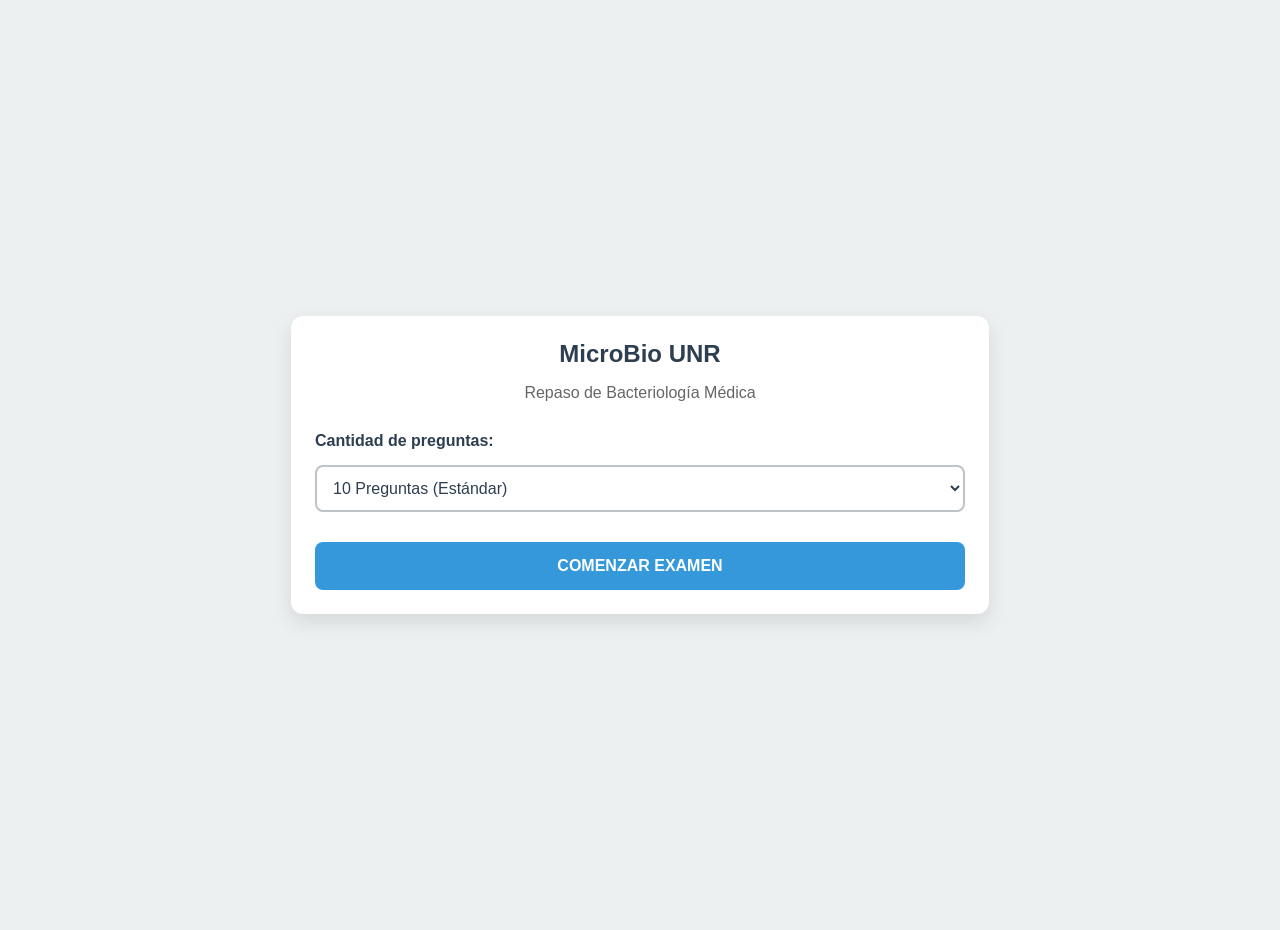
==== index.html @ 5772711b "Rename ai_studio_code (4).html to index.html" ====
<!DOCTYPE html>
<html lang="es">
<head>
    <meta charset="UTF-8">
    <meta name="viewport" content="width=device-width, initial-scale=1.0">
    <title>MicroBio UNR - Trainer AI</title>
    <style>
        :root {
            --primary-color: #2c3e50;
            --accent-color: #3498db;
            --clinical-color: #e67e22;
            --bg-color: #ecf0f1;
            --text-color: #2c3e50;
            --correct-color: #27ae60;
            --wrong-color: #c0392b;
            --ai-color: #8e44ad; /* Color violeta para IA */
            --card-bg: #ffffff;
        }

        body {
            font-family: 'Segoe UI', 'Roboto', Helvetica, Arial, sans-serif;
            background-color: var(--bg-color);
            color: var(--text-color);
            display: flex;
            flex-direction: column;
            align-items: center;
            justify-content: center;
            min-height: 100vh;
            margin: 0;
            padding: 15px;
        }

        .container {
            background: var(--card-bg);
            padding: 1.5rem;
            border-radius: 12px;
            box-shadow: 0 8px 20px rgba(0,0,0,0.1);
            max-width: 650px;
            width: 100%;
            text-align: center;
            position: relative;
        }

        /* --- Header --- */
        .header-bar {
            display: flex;
            justify-content: space-between;
            align-items: center;
            border-bottom: 2px solid #f0f0f0;
            padding-bottom: 15px;
            margin-bottom: 20px;
        }

        h1 { font-size: 1.5rem; color: var(--primary-color); margin: 0; }
        
        .score-badge { 
            background: var(--primary-color); 
            color: white; 
            padding: 5px 12px; 
            border-radius: 15px; 
            font-size: 0.9rem; 
            font-weight: bold;
        }

        /* --- Configuración --- */
        .config-box {
            display: flex;
            flex-direction: column;
            gap: 15px;
            margin: 20px 0;
        }

        select {
            padding: 12px;
            font-size: 1rem;
            border: 2px solid #bdc3c7;
            border-radius: 8px;
            background-color: white;
            color: var(--text-color);
            width: 100%;
            cursor: pointer;
        }

        /* --- Quiz UI --- */
        .badge-type {
            display: inline-block;
            padding: 5px 12px;
            border-radius: 20px;
            font-size: 0.8rem;
            font-weight: bold;
            text-transform: uppercase;
            letter-spacing: 1px;
            margin-bottom: 10px;
        }

        .type-theory { background: var(--accent-color); color: white; }
        .type-clinical { background: var(--clinical-color); color: white; }

        .question-content { margin: 20px 0; }

        .main-text {
            font-size: 1.3rem;
            font-weight: 600;
            margin-bottom: 10px;
            color: #2c3e50;
        }

        .sub-text {
            font-size: 1.1rem;
            font-style: italic;
            color: #555;
            min-height: 1.5em;
        }

        /* --- Botones de Opción --- */
        .options-grid {
            display: grid;
            grid-template-columns: 1fr;
            gap: 12px;
            margin-top: 20px;
        }

        @media (min-width: 500px) { .options-grid { grid-template-columns: 1fr 1fr; } }

        button.option-btn {
            padding: 15px;
            font-size: 1rem;
            border: 2px solid #bdc3c7;
            border-radius: 8px;
            background: white;
            cursor: pointer;
            color: #34495e;
            transition: all 0.2s;
            font-weight: 600;
            display: flex;
            align-items: center;
            justify-content: center;
            width: 100%;
        }

        button.option-btn:hover:not([disabled]) {
            background-color: #e8f6fd;
            border-color: var(--accent-color);
            transform: translateY(-2px);
        }

        button.correct { background-color: var(--correct-color) !important; color: white !important; border-color: var(--correct-color) !important; }
        button.wrong { background-color: var(--wrong-color) !important; color: white !important; border-color: var(--wrong-color) !important; opacity: 0.8; }

        /* --- Botones de Acción (Inicio, Siguiente, IA) --- */
        .action-btn {
            background-color: var(--accent-color);
            color: white;
            border: none;
            padding: 15px;
            font-size: 1rem;
            border-radius: 8px;
            width: 100%;
            margin-top: 10px;
            cursor: pointer;
            font-weight: bold;
        }
        
        .action-btn:hover { background-color: #2980b9; }

        /* Botón de IA específico */
        .ai-btn {
            background: linear-gradient(45deg, #8e44ad, #9b59b6);
            color: white;
            margin-top: 10px;
            display: none; /* Oculto por defecto */
            border: none;
            cursor: pointer;
            padding: 12px;
            border-radius: 8px;
            font-weight: bold;
            width: 100%;
            transition: transform 0.2s;
        }

        .ai-btn:hover {
            transform: scale(1.02);
            box-shadow: 0 4px 15px rgba(142, 68, 173, 0.4);
        }

        /* --- Feedback y Errores --- */
        .feedback-area {
            margin-top: 15px;
            padding: 10px;
            border-radius: 8px;
            background: #f8f9fa;
            display: none;
        }
        
        .feedback-visible { display: block; animation: fadeIn 0.3s; }

        .mistakes-container {
            margin-top: 20px;
            text-align: left;
            background-color: #fff5f5;
            border: 1px solid #ffcccc;
            border-radius: 8px;
            padding: 15px;
        }

        .mistakes-list {
            padding-left: 25px;
            margin: 10px 0 0 0;
            color: #c0392b;
        }
        
        .mistakes-list li { margin-bottom: 8px; }

        .hide { display: none; }
        @keyframes fadeIn { from { opacity: 0; } to { opacity: 1; } }

    </style>
</head>
<body>

    <!-- PANTALLA DE INICIO -->
    <div class="container" id="start-screen">
        <h1>MicroBio UNR</h1>
        <p style="color: #666; margin-bottom: 30px;">Repaso de Bacteriología Médica</p>
        
        <div class="config-box">
            <label for="q-count-select" style="font-weight: bold; text-align: left;">Cantidad de preguntas:</label>
            <select id="q-count-select">
                <option value="5">5 Preguntas (Rápido)</option>
                <option value="10" selected>10 Preguntas (Estándar)</option>
                <option value="15">15 Preguntas</option>
                <option value="20">20 Preguntas</option>
                <option value="999">Todas las posibles</option>
            </select>
        </div>

        <button class="action-btn" onclick="initGame()">COMENZAR EXAMEN</button>
    </div>

    <!-- PANTALLA DE JUEGO -->
    <div class="container hide" id="game-container">
        <div class="header-bar">
            <h1>MicroBio UNR</h1>
            <div class="score-badge">
                <span id="question-counter">1/10</span> | <span id="score-display">Pts: 0</span>
            </div>
        </div>

        <!-- Área de la pregunta -->
        <div id="quiz-area">
            <span id="question-badge" class="badge-type type-theory">Teoría</span>
            
            <div class="question-content">
                <div id="primary-display" class="main-text">S. aureus</div>
                <div id="secondary-display" class="sub-text">¿Es catalasa positivo?</div>
            </div>
            
            <div class="options-grid" id="options-container">
                <!-- Botones JS -->
            </div>
        </div>

        <div id="feedback-area" class="feedback-area">
            <strong id="feedback-title"></strong>
            <p id="feedback-detail" style="margin: 5px 0 0 0; font-size: 0.95rem;"></p>
            
            <!-- BOTÓN DE INTELIGENCIA ARTIFICIAL -->
            <button id="ai-btn" class="ai-btn" onclick="askAI()">✨ Explicar con IA</button>
        </div>
        
        <button id="next-btn" class="action-btn" style="display: none;" onclick="nextQuestion()">Siguiente →</button>
    </div>

    <!-- PANTALLA FINAL -->
    <div class="container hide" id="end-screen">
        <h1 style="margin-bottom: 10px;">Resultados</h1>
        <div style="font-size: 3rem; font-weight: bold; color: var(--accent-color);" id="final-score">0%</div>
        <p id="final-message" style="font-size: 1.1rem; font-weight: bold;"></p>

        <div id="mistakes-container" class="mistakes-container hide">
            <h3 style="margin: 0; color: #c0392b; font-size: 1rem;">Temas a repasar:</h3>
            <ul id="mistakes-list" class="mistakes-list"></ul>
        </div>

        <button class="action-btn" onclick="showStartScreen()">Volver al Inicio</button>
    </div>

    <script>
        /* --- BASE DE DATOS --- */
        const microbios = [
            { nombre: "Staphylococcus aureus", gram: "Gram Positivo", catalasa: "Positivo", coagulasa: "Positivo", caso: "Paciente con forúnculo cutáneo y absceso. Muestra purulenta muestra cocos en racimos." },
            { nombre: "Staphylococcus epidermidis", gram: "Gram Positivo", coagulasa: "Negativo", caso: "Infección de catéter. Hemocultivo positivo para cocos en racimos, coagulasa negativo." },
            { nombre: "Staphylococcus saprophyticus", gram: "Gram Positivo", caso: "Mujer joven con disuria. Urocultivo: Cocos G+ resistentes a Novobiocina." },
            { nombre: "Streptococcus pyogenes", gram: "Gram Positivo", hemolisis: "Beta hemolítico", prueba: "Sensible a Bacitracina", caso: "Faringitis purulenta. Exudado con cocos en cadenas beta-hemolíticos." },
            { nombre: "Streptococcus pneumoniae", gram: "Gram Positivo", forma: "Diplococo lanceolado", capsula: "Positivo (Quellung +)", caso: "Neumonía y rigidez de nuca. LCR con diplococos Gram positivos lanceolados." },
            { nombre: "Neisseria meningitidis", gram: "Gram Negativo", forma: "Diplococo (grano café)", metabolismo: "Fermenta Maltosa y Glucosa", caso: "Petequias, fiebre brusca y cefalea intensa." },
            { nombre: "Neisseria gonorrhoeae", gram: "Gram Negativo", forma: "Diplococo intracelular", caso: "Secreción uretral purulenta. Gram: diplococos G- dentro de neutrófilos." },
            { nombre: "Escherichia coli", gram: "Gram Negativo", fermentacion: "Lactosa Positivo", prueba: "Indol Positivo", caso: "Infección urinaria. Bacilo G- fermentador de lactosa (rosa en MacConkey)." },
            { nombre: "Pseudomonas aeruginosa", gram: "Gram Negativo", oxidasa: "Positivo", olor: "Frutas/Uvas", caso: "Paciente quemado, herida con pus verdoso y olor dulzón." },
            { nombre: "Treponema pallidum", tincion: "Campo Oscuro", lesion: "Chancro duro", caso: "Úlcera genital indolora. Espiroqueta visible solo en campo oscuro." },
            { nombre: "Mycobacterium tuberculosis", tincion: "Ziehl-Neelsen (BAAR)", cultivo: "Lowenstein-Jensen", caso: "Tos crónica, pérdida de peso, sudoración. Rx con cavitación apical." },
            { nombre: "Clostridium tetani", gram: "Gram Positivo", forma: "Bacilo en palillo de tambor", caso: "Herida punzante, trismo y risa sardónica." },
            { nombre: "Vibrio cholerae", gram: "Gram Negativo", forma: "Bacilo curvo (coma)", caso: "Diarrea 'agua de arroz' tras comer mariscos." },
            { nombre: "Haemophilus influenzae", gram: "Gram Negativo", cultivo: "Agar Chocolate (X y V)", caso: "Epiglotitis en niño no vacunado." },
            { nombre: "Brucella spp.", gram: "Gram Negativo", cultivo: "Hemocultivo (lento)", caso: "Fiebre ondulante, trabajador rural en contacto con ganado." },
            { nombre: "Klebsiella pneumoniae", gram: "Gram Negativo", fermentacion: "Lactosa Positivo", motilidad: "Inmóvil", caso: "Neumonía en alcohólico, esputo jalea de grosella." },
            { nombre: "Proteus mirabilis", gram: "Gram Negativo", prueba: "Ureasa Positivo", caracteristica: "Swarming", caso: "Infección urinaria asociada a cálculos de estruvita." }
        ];

        /* --- VARIABLES GLOBALES --- */
        let currentQIndex = 0;
        let score = 0;
        let questionsQueue = [];
        let mistakes = []; 
        let maxQuestions = 10;

        /* --- ELEMENTOS DOM --- */
        const ui = {
            startScreen: document.getElementById('start-screen'),
            gameContainer: document.getElementById('game-container'),
            endScreen: document.getElementById('end-screen'),
            selectCount: document.getElementById('q-count-select'),
            badge: document.getElementById('question-badge'),
            primary: document.getElementById('primary-display'),
            secondary: document.getElementById('secondary-display'),
            options: document.getElementById('options-container'),
            feedbackArea: document.getElementById('feedback-area'),
            feedbackTitle: document.getElementById('feedback-title'),
            feedbackDetail: document.getElementById('feedback-detail'),
            nextBtn: document.getElementById('next-btn'),
            aiBtn: document.getElementById('ai-btn'), // Nuevo botón IA
            counter: document.getElementById('question-counter'),
            score: document.getElementById('score-display'),
            finalScore: document.getElementById('final-score'),
            finalMsg: document.getElementById('final-message'),
            mistakesContainer: document.getElementById('mistakes-container'),
            mistakesList: document.getElementById('mistakes-list')
        };

        /* --- FLUJO DEL JUEGO --- */

        function showStartScreen() {
            ui.gameContainer.classList.add('hide');
            ui.endScreen.classList.add('hide');
            ui.startScreen.classList.remove('hide');
        }

        function initGame() {
            const val = ui.selectCount.value;
            maxQuestions = parseInt(val);
            ui.startScreen.classList.add('hide');
            ui.gameContainer.classList.remove('hide');
            startGameLogic();
        }

        function startGameLogic() {
            score = 0;
            currentQIndex = 0;
            mistakes = [];
            ui.score.innerText = "Pts: 0";
            generateQuestionQueue();
            loadQuestion();
        }

        function generateQuestionQueue() {
            questionsQueue = [];
            let limit = (maxQuestions === 999) ? 30 : maxQuestions;

            for (let i = 0; i < limit; i++) {
                const randomMicrobe = microbios[Math.floor(Math.random() * microbios.length)];
                const isClinical = Math.random() > 0.5 && randomMicrobe.caso;
                
                if (isClinical) {
                    questionsQueue.push({
                        type: 'clinical',
                        microbe: randomMicrobe,
                        text: randomMicrobe.caso,
                        correctAnswer: randomMicrobe.nombre
                    });
                } else {
                    const keys = Object.keys(randomMicrobe).filter(k => k !== 'nombre' && k !== 'caso');
                    const randomKey = keys[Math.floor(Math.random() * keys.length)];
                    questionsQueue.push({
                        type: 'theory',
                        microbe: randomMicrobe,
                        key: randomKey,
                        correctAnswer: randomMicrobe[randomKey]
                    });
                }
            }
            maxQuestions = questionsQueue.length;
        }

        function loadQuestion() {
            if (currentQIndex >= maxQuestions) {
                endGame();
                return;
            }

            const q = questionsQueue[currentQIndex];
            ui.counter.innerText = `${currentQIndex + 1}/${maxQuestions}`;
            ui.feedbackArea.classList.remove('feedback-visible');
            ui.feedbackArea.style.display = 'none';
            ui.nextBtn.style.display = "none";
            ui.aiBtn.style.display = "none"; // Ocultar botón IA al cargar
            ui.options.innerHTML = "";

            if (q.type === 'clinical') {
                ui.badge.className = "badge-type type-clinical";
                ui.badge.innerText = "Caso Clínico";
                ui.primary.innerText = "Diagnóstico Presuntivo";
                ui.primary.style.fontSize = "1.1rem";
                ui.secondary.innerText = q.text;
                renderOptions(getMicrobeNamesDistractors(q.correctAnswer), q.correctAnswer);
            } else {
                ui.badge.className = "badge-type type-theory";
                ui.badge.innerText = "Teoría";
                ui.primary.innerText = q.microbe.nombre;
                ui.primary.style.fontSize = "1.3rem";
                ui.secondary.innerText = formatQuestionText(q.key);
                renderOptions(getPropertyDistractors(q.key, q.correctAnswer), q.correctAnswer);
            }
        }

        function renderOptions(optionsList, correct) {
            const shuffled = [...optionsList, correct].sort(() => Math.random() - 0.5);
            shuffled.forEach(opt => {
                const btn = document.createElement('button');
                btn.innerText = opt;
                btn.className = 'option-btn';
                btn.onclick = () => checkAnswer(btn, opt, correct);
                ui.options.appendChild(btn);
            });
        }

        function checkAnswer(btn, selected, correct) {
            const btns = ui.options.querySelectorAll('button.option-btn');
            btns.forEach(b => b.disabled = true);
            const q = questionsQueue[currentQIndex];

            ui.feedbackArea.style.display = 'block';
            ui.feedbackArea.classList.add('feedback-visible');

            if (selected === correct) {
                btn.classList.add('correct');
                ui.feedbackTitle.innerText = "¡Correcto!";
                ui.feedbackTitle.style.color = "var(--correct-color)";
                ui.feedbackDetail.innerText = "";
                score++;
                ui.score.innerText = `Pts: ${score}`;
            } else {
                btn.classList.add('wrong');
                ui.feedbackTitle.innerText = "Incorrecto";
                ui.feedbackTitle.style.color = "var(--wrong-color)";
                ui.feedbackDetail.innerText = `Respuesta: ${correct}`;
                
                btns.forEach(b => {
                    if (b.innerText === correct) b.classList.add('correct');
                });
                
                mistakes.push(`${q.microbe.nombre} (${q.type === 'clinical' ? 'Caso' : q.key})`);
            }
            ui.nextBtn.style.display = "block";
            ui.aiBtn.style.display = "block"; // Mostrar botón IA
        }

        /* --- LÓGICA DE INTELIGENCIA ARTIFICIAL (Gratuita) --- */
        function askAI() {
            const q = questionsQueue[currentQIndex];
            
            let promptText = "";
            
            if (q.type === 'clinical') {
                promptText = `Soy estudiante de medicina. Tengo este caso clínico de microbiología: "${q.text}". La respuesta correcta es "${q.correctAnswer}". Por favor explícame la fisiopatología, por qué es ese microorganismo y descarta las otras posibilidades comunes. Sé breve y didáctico.`;
            } else {
                promptText = `Soy estudiante de medicina. Estoy estudiando microbiología sobre "${q.microbe.nombre}". La pregunta es sobre "${q.key}" y la respuesta correcta es "${q.correctAnswer}". Explícame por qué tiene esa característica y su importancia clínica.`;
            }

            // Codificar para URL
            const encodedPrompt = encodeURIComponent(promptText);
            
            // Usar ChatGPT (funciona directo si el usuario está logueado o en modo invitado)
            const url = `https://chatgpt.com/?q=${encodedPrompt}`;
            
            // Alternativa: Si prefieres Perplexity (mejor para datos puros), descomenta abajo:
            // const url = `https://www.perplexity.ai/?q=${encodedPrompt}`;

            window.open(url, '_blank');
        }

        function nextQuestion() {
            currentQIndex++;
            loadQuestion();
        }

        /* --- HELPERS --- */
        function formatQuestionText(key) {
            const map = { gram: "¿Reacción al Gram?", catalasa: "¿Catalasa?", coagulasa: "¿Coagulasa?", oxidasa: "¿Oxidasa?", hemolisis: "¿Hemólisis?", fermentacion: "¿Fermentación?", cultivo: "¿Medio de cultivo?", tincion: "¿Tinción?", motilidad: "¿Movilidad?", espora: "¿Espora?", capsula: "¿Cápsula?", prueba: "¿Prueba Bioquímica?", metabolismo: "¿Metabolismo?" };
            return map[key] || `¿${key.charAt(0).toUpperCase() + key.slice(1)}?`;
        }

        function getMicrobeNamesDistractors(correct) {
            const all = microbios.map(m => m.nombre).filter(n => n !== correct);
            return [...new Set(all)].sort(() => 0.5 - Math.random()).slice(0, 3);
        }

        function getPropertyDistractors(key, correct) {
            let pool = [];
            if(key === 'gram') pool = ["Gram Positivo", "Gram Negativo", "Gram Variable"];
            else if(['catalasa','coagulasa','oxidasa','motilidad','capsula'].includes(key)) pool = ["Positivo", "Negativo"];
            else {
                pool = microbios.map(m => m[key]).filter(v => v && v !== correct);
                if(pool.length < 3) pool.push("No aplica", "Variable");
            }
            return [...new Set(pool)].sort(() => 0.5 - Math.random()).slice(0, 3);
        }

        function endGame() {
            ui.gameContainer.classList.add('hide');
            ui.endScreen.classList.remove('hide');
            
            const percentage = Math.round((score / maxQuestions) * 100);
            ui.finalScore.innerText = `${percentage}%`;
            
            if(percentage >= 60) ui.finalMsg.innerText = "¡Aprobado!"; 
            else ui.finalMsg.innerText = "Sigue practicando.";

            if (mistakes.length > 0) {
                ui.mistakesContainer.classList.remove('hide');
                ui.mistakesList.innerHTML = "";
                mistakes.forEach(m => {
                    const li = document.createElement('li');
                    li.innerText = m;
                    ui.mistakesList.appendChild(li);
                });
            } else {
                ui.mistakesContainer.classList.add('hide');
                ui.finalMsg.innerText = "¡Excelente! Sin errores.";
            }
        }
    </script>
</body>
</html>
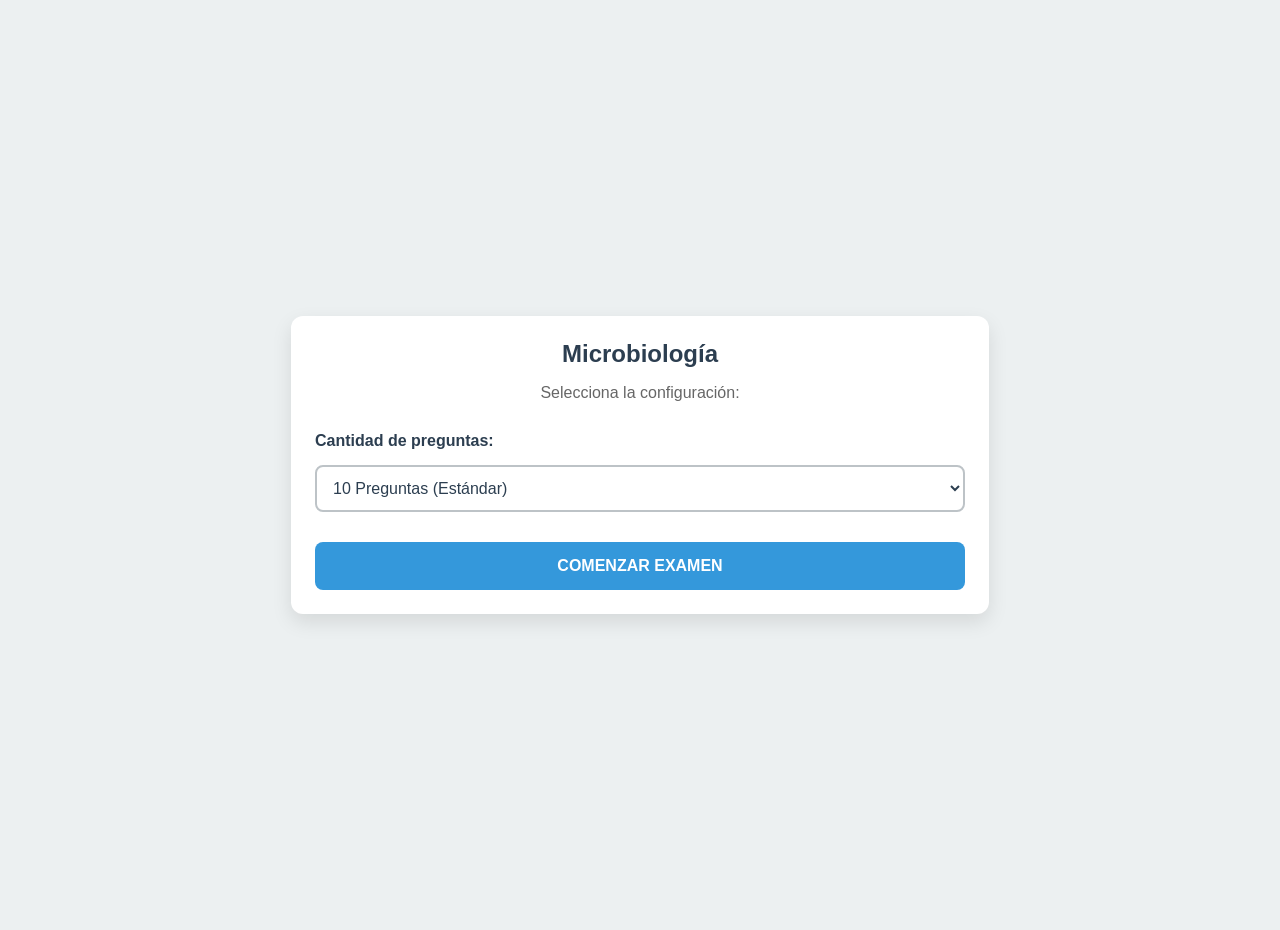
==== commit c8579093: "Revise title and improve microbiology quiz structure Updated the title and various text elements to " ====
--- a/index.html
+++ b/index.html
@@ -3,7 +3,7 @@
 <head>
     <meta charset="UTF-8">
     <meta name="viewport" content="width=device-width, initial-scale=1.0">
-    <title>MicroBio UNR - Trainer AI</title>
+    <title>Microbiología Quiz</title>
     <style>
         :root {
             --primary-color: #2c3e50;
@@ -13,7 +13,7 @@
             --text-color: #2c3e50;
             --correct-color: #27ae60;
             --wrong-color: #c0392b;
-            --ai-color: #8e44ad; /* Color violeta para IA */
+            --ai-color: #8e44ad;
             --card-bg: #ffffff;
         }
 
@@ -147,7 +147,7 @@
         button.correct { background-color: var(--correct-color) !important; color: white !important; border-color: var(--correct-color) !important; }
         button.wrong { background-color: var(--wrong-color) !important; color: white !important; border-color: var(--wrong-color) !important; opacity: 0.8; }
 
-        /* --- Botones de Acción (Inicio, Siguiente, IA) --- */
+        /* --- Botones de Acción --- */
         .action-btn {
             background-color: var(--accent-color);
             color: white;
@@ -163,12 +163,11 @@
         
         .action-btn:hover { background-color: #2980b9; }
 
-        /* Botón de IA específico */
         .ai-btn {
             background: linear-gradient(45deg, #8e44ad, #9b59b6);
             color: white;
             margin-top: 10px;
-            display: none; /* Oculto por defecto */
+            display: none;
             border: none;
             cursor: pointer;
             padding: 12px;
@@ -220,8 +219,8 @@
 
     <!-- PANTALLA DE INICIO -->
     <div class="container" id="start-screen">
-        <h1>MicroBio UNR</h1>
-        <p style="color: #666; margin-bottom: 30px;">Repaso de Bacteriología Médica</p>
+        <h1>Microbiología</h1>
+        <p style="color: #666; margin-bottom: 30px;">Selecciona la configuración:</p>
         
         <div class="config-box">
             <label for="q-count-select" style="font-weight: bold; text-align: left;">Cantidad de preguntas:</label>
@@ -240,7 +239,7 @@
     <!-- PANTALLA DE JUEGO -->
     <div class="container hide" id="game-container">
         <div class="header-bar">
-            <h1>MicroBio UNR</h1>
+            <h1>Microbiología</h1>
             <div class="score-badge">
                 <span id="question-counter">1/10</span> | <span id="score-display">Pts: 0</span>
             </div>
@@ -263,8 +262,6 @@
         <div id="feedback-area" class="feedback-area">
             <strong id="feedback-title"></strong>
             <p id="feedback-detail" style="margin: 5px 0 0 0; font-size: 0.95rem;"></p>
-            
-            <!-- BOTÓN DE INTELIGENCIA ARTIFICIAL -->
             <button id="ai-btn" class="ai-btn" onclick="askAI()">✨ Explicar con IA</button>
         </div>
         
@@ -286,25 +283,161 @@
     </div>
 
     <script>
-        /* --- BASE DE DATOS --- */
+        /* --- BASE DE DATOS EXTENDIDA (3 CASOS POR MICROBIO) --- */
         const microbios = [
-            { nombre: "Staphylococcus aureus", gram: "Gram Positivo", catalasa: "Positivo", coagulasa: "Positivo", caso: "Paciente con forúnculo cutáneo y absceso. Muestra purulenta muestra cocos en racimos." },
-            { nombre: "Staphylococcus epidermidis", gram: "Gram Positivo", coagulasa: "Negativo", caso: "Infección de catéter. Hemocultivo positivo para cocos en racimos, coagulasa negativo." },
-            { nombre: "Staphylococcus saprophyticus", gram: "Gram Positivo", caso: "Mujer joven con disuria. Urocultivo: Cocos G+ resistentes a Novobiocina." },
-            { nombre: "Streptococcus pyogenes", gram: "Gram Positivo", hemolisis: "Beta hemolítico", prueba: "Sensible a Bacitracina", caso: "Faringitis purulenta. Exudado con cocos en cadenas beta-hemolíticos." },
-            { nombre: "Streptococcus pneumoniae", gram: "Gram Positivo", forma: "Diplococo lanceolado", capsula: "Positivo (Quellung +)", caso: "Neumonía y rigidez de nuca. LCR con diplococos Gram positivos lanceolados." },
-            { nombre: "Neisseria meningitidis", gram: "Gram Negativo", forma: "Diplococo (grano café)", metabolismo: "Fermenta Maltosa y Glucosa", caso: "Petequias, fiebre brusca y cefalea intensa." },
-            { nombre: "Neisseria gonorrhoeae", gram: "Gram Negativo", forma: "Diplococo intracelular", caso: "Secreción uretral purulenta. Gram: diplococos G- dentro de neutrófilos." },
-            { nombre: "Escherichia coli", gram: "Gram Negativo", fermentacion: "Lactosa Positivo", prueba: "Indol Positivo", caso: "Infección urinaria. Bacilo G- fermentador de lactosa (rosa en MacConkey)." },
-            { nombre: "Pseudomonas aeruginosa", gram: "Gram Negativo", oxidasa: "Positivo", olor: "Frutas/Uvas", caso: "Paciente quemado, herida con pus verdoso y olor dulzón." },
-            { nombre: "Treponema pallidum", tincion: "Campo Oscuro", lesion: "Chancro duro", caso: "Úlcera genital indolora. Espiroqueta visible solo en campo oscuro." },
-            { nombre: "Mycobacterium tuberculosis", tincion: "Ziehl-Neelsen (BAAR)", cultivo: "Lowenstein-Jensen", caso: "Tos crónica, pérdida de peso, sudoración. Rx con cavitación apical." },
-            { nombre: "Clostridium tetani", gram: "Gram Positivo", forma: "Bacilo en palillo de tambor", caso: "Herida punzante, trismo y risa sardónica." },
-            { nombre: "Vibrio cholerae", gram: "Gram Negativo", forma: "Bacilo curvo (coma)", caso: "Diarrea 'agua de arroz' tras comer mariscos." },
-            { nombre: "Haemophilus influenzae", gram: "Gram Negativo", cultivo: "Agar Chocolate (X y V)", caso: "Epiglotitis en niño no vacunado." },
-            { nombre: "Brucella spp.", gram: "Gram Negativo", cultivo: "Hemocultivo (lento)", caso: "Fiebre ondulante, trabajador rural en contacto con ganado." },
-            { nombre: "Klebsiella pneumoniae", gram: "Gram Negativo", fermentacion: "Lactosa Positivo", motilidad: "Inmóvil", caso: "Neumonía en alcohólico, esputo jalea de grosella." },
-            { nombre: "Proteus mirabilis", gram: "Gram Negativo", prueba: "Ureasa Positivo", caracteristica: "Swarming", caso: "Infección urinaria asociada a cálculos de estruvita." }
+            { 
+                nombre: "Staphylococcus aureus", 
+                gram: "Gram Positivo", catalasa: "Positivo", coagulasa: "Positivo",
+                casos: [
+                    "Paciente con forúnculo cutáneo y absceso doloroso. La muestra purulenta muestra cocos en racimos.",
+                    "Usuario de drogas intravenosas con fiebre alta y soplo cardíaco nuevo (Endocarditis tricuspídea). Hemocultivos positivos.",
+                    "Neonato con 'piel escaldada', ampollas generalizadas y signo de Nikolsky positivo."
+                ]
+            },
+            { 
+                nombre: "Staphylococcus epidermidis", 
+                gram: "Gram Positivo", coagulasa: "Negativo",
+                casos: [
+                    "Paciente con infección de catéter venoso central. Hemocultivo positivo para cocos en racimos coagulasa negativo.",
+                    "Paciente con prótesis valvular cardíaca que presenta fiebre baja persistente meses después de la cirugía.",
+                    "Infección de shunt ventriculoperitoneal en niño con hidrocefalia."
+                ]
+            },
+            { 
+                nombre: "Staphylococcus saprophyticus", 
+                gram: "Gram Positivo", coagulasa: "Negativo",
+                casos: [
+                    "Mujer joven sexualmente activa con disuria y polaquiuria. Urocultivo: Cocos G+ resistentes a Novobiocina.",
+                    "Síndrome miccional en mujer de 22 años (" + "cistitis de la luna de miel" + "). Sedimento urinario con cocos G+.",
+                    "Infección urinaria baja en mujer sana. El agente es coagulasa negativo y resistente a Novobiocina."
+                ]
+            },
+            { 
+                nombre: "Streptococcus pyogenes", 
+                gram: "Gram Positivo", hemolisis: "Beta hemolítico", prueba: "Sensible a Bacitracina",
+                casos: [
+                    "Niño de 7 años con fiebre, odinofagia intensa y exudado faríngeo purulento. Cocos en cadenas.",
+                    "Paciente con impétigo costroso color miel alrededor de la boca. Cultivo beta-hemolítico sensible a bacitracina.",
+                    "Paciente con erisipela en pierna (placa roja brillante, dolorosa y bien delimitada) y fiebre alta."
+                ]
+            },
+            { 
+                nombre: "Streptococcus pneumoniae", 
+                gram: "Gram Positivo", forma: "Diplococo lanceolado", capsula: "Positivo (Quellung +)",
+                casos: [
+                    "Adulto mayor con neumonía lobar, fiebre brusca y esputo herrumbroso. Gram: Diplococos lanceolados.",
+                    "Niño con otitis media aguda purulenta. El agente es alfa-hemolítico y sensible a optoquina.",
+                    "Paciente con meningitis y rigidez de nuca. LCR turbio con diplococos Gram positivos."
+                ]
+            },
+            { 
+                nombre: "Neisseria meningitidis", 
+                gram: "Gram Negativo", forma: "Diplococo (grano café)", metabolismo: "Fermenta Maltosa y Glucosa",
+                casos: [
+                    "Adolescente con petequias en tronco, fiebre muy alta y rigidez de nuca. LCR con diplococos Gram negativos.",
+                    "Brote de meningitis en un cuartel militar. El agente fermenta glucosa y maltosa.",
+                    "Sepsis fulminante con hemorragia suprarrenal (Síndrome de Waterhouse-Friderichsen)."
+                ]
+            },
+            { 
+                nombre: "Neisseria gonorrhoeae", 
+                gram: "Gram Negativo", forma: "Diplococo intracelular",
+                casos: [
+                    "Varón con secreción uretral purulenta abundante y disuria. Gram: diplococos G- dentro de polimorfonucleares.",
+                    "Mujer con enfermedad pélvica inflamatoria (EPI) y dolor a la movilización del cuello uterino.",
+                    "Recién nacido con conjuntivitis purulenta severa (oftalmia neonatorum) al 2do día de vida."
+                ]
+            },
+            { 
+                nombre: "Escherichia coli", 
+                gram: "Gram Negativo", fermentacion: "Lactosa Positivo", prueba: "Indol Positivo",
+                casos: [
+                    "Mujer con cistitis no complicada. Urocultivo: Bacilo G- fermentador de lactosa e Indol positivo.",
+                    "Recién nacido con meningitis y sepsis. El agente posee antígeno K1.",
+                    "Paciente con diarrea del viajero tras volver del caribe. Diarrea acuosa sin sangre."
+                ]
+            },
+            { 
+                nombre: "Pseudomonas aeruginosa", 
+                gram: "Gram Negativo", oxidasa: "Positivo", olor: "Frutas/Uvas",
+                casos: [
+                    "Paciente gran quemado con infección de herida que presenta pus verdoso y olor dulzón.",
+                    "Otitis externa maligna en paciente diabético anciano. Dolor severo y otorrea.",
+                    "Neumonía asociada a ventilador en paciente con fibrosis quística. Esputo mucoide."
+                ]
+            },
+            { 
+                nombre: "Treponema pallidum", 
+                tincion: "Campo Oscuro", lesion: "Chancro duro",
+                casos: [
+                    "Paciente con úlcera genital indolora (chancro duro) de base limpia. VDRL positivo.",
+                    "Paciente con exantema maculopapular en palmas y plantas (Sífilis secundaria).",
+                    "Recién nacido con 'dientes de Hutchinson', nariz en silla de montar y tibia en sable."
+                ]
+            },
+            { 
+                nombre: "Mycobacterium tuberculosis", 
+                tincion: "Ziehl-Neelsen (BAAR)", cultivo: "Lowenstein-Jensen",
+                casos: [
+                    "Paciente con tos crónica (>3 sem), hemoptisis, pérdida de peso y fiebre vespertina.",
+                    "Radiografía de tórax con cavitación apical en paciente presidiario con tos productiva.",
+                    "Meningitis basal de evolución lenta en paciente inmunodeprimido. LCR con hipoglucorraquia severa."
+                ]
+            },
+            { 
+                nombre: "Clostridium tetani", 
+                gram: "Gram Positivo", forma: "Bacilo en palillo de tambor",
+                casos: [
+                    "Jardinero con herida punzante sucia. Días después presenta trismo (mandíbula trabada).",
+                    "Paciente con risa sardónica y opistótonos (arqueamiento de espalda) tras herida con clavo oxidado.",
+                    "Espasmos musculares generalizados ante estímulos mínimos en paciente no vacunado."
+                ]
+            },
+            { 
+                nombre: "Vibrio cholerae", 
+                gram: "Gram Negativo", forma: "Bacilo curvo (coma)",
+                casos: [
+                    "Paciente con diarrea acuosa profusa ('agua de arroz') y deshidratación severa rápida.",
+                    "Brote epidémico de diarrea tras consumo de mariscos crudos o agua contaminada.",
+                    "Heces líquidas sin leucocitos ni sangre, pero con gran pérdida de electrolitos."
+                ]
+            },
+            { 
+                nombre: "Haemophilus influenzae", 
+                gram: "Gram Negativo", cultivo: "Agar Chocolate (X y V)",
+                casos: [
+                    "Niño no vacunado (3 años) que llega babeando, con estridor y posición de trípode (Epiglotitis).",
+                    "Otitis media o sinusitis en niño pequeño. Cultivo requiere factores X (Hemina) y V (NAD).",
+                    "Meningitis en lactante no vacunado. Cocobacilo Gram negativo pleomórfico."
+                ]
+            },
+            { 
+                nombre: "Brucella spp.", 
+                gram: "Gram Negativo", cultivo: "Hemocultivo (lento)",
+                casos: [
+                    "Veterinario o trabajador de frigorífico con 'fiebre ondulante', sudoración nocturna y dolor articular.",
+                    "Paciente que consumió queso de cabra no pasteurizado y presenta fiebre y hepatoesplenomegalia.",
+                    "Cuadro febril de larga data con sacroileítis (dolor lumbar bajo) en trabajador rural."
+                ]
+            },
+            { 
+                nombre: "Klebsiella pneumoniae", 
+                gram: "Gram Negativo", fermentacion: "Lactosa Positivo", motilidad: "Inmóvil",
+                casos: [
+                    "Paciente alcohólico con neumonía severa. Esputo característico en 'jalea de grosella'.",
+                    "Neumonía lobar con abombamiento de la cisura en la radiografía. Bacilo encapsulado.",
+                    "Infección urinaria en paciente hospitalizado con sonda. Colonia mucosa en agar."
+                ]
+            },
+            { 
+                nombre: "Proteus mirabilis", 
+                gram: "Gram Negativo", prueba: "Ureasa Positivo", caracteristica: "Swarming",
+                casos: [
+                    "Paciente con litiasis renal coraliforme (cálculos de estruvita) e infección urinaria recurrente.",
+                    "Orina con pH muy alcalino y olor amoniacal fuerte.",
+                    "Cultivo en placa muestra crecimiento en ondas concéntricas que cubre todo el agar (Swarming)."
+                ]
+            }
         ];
 
         /* --- VARIABLES GLOBALES --- */
@@ -328,7 +461,7 @@
             feedbackTitle: document.getElementById('feedback-title'),
             feedbackDetail: document.getElementById('feedback-detail'),
             nextBtn: document.getElementById('next-btn'),
-            aiBtn: document.getElementById('ai-btn'), // Nuevo botón IA
+            aiBtn: document.getElementById('ai-btn'),
             counter: document.getElementById('question-counter'),
             score: document.getElementById('score-display'),
             finalScore: document.getElementById('final-score'),
@@ -364,21 +497,30 @@
 
         function generateQuestionQueue() {
             questionsQueue = [];
-            let limit = (maxQuestions === 999) ? 30 : maxQuestions;
+            let limit = (maxQuestions === 999) ? 50 : maxQuestions;
 
             for (let i = 0; i < limit; i++) {
                 const randomMicrobe = microbios[Math.floor(Math.random() * microbios.length)];
-                const isClinical = Math.random() > 0.5 && randomMicrobe.caso;
+                
+                // Verificar si tiene casos clínicos definidos
+                const hasCases = randomMicrobe.casos && randomMicrobe.casos.length > 0;
+                
+                // 50% probabilidad de Caso Clínico (si existe) vs Teórica
+                const isClinical = Math.random() > 0.5 && hasCases;
                 
                 if (isClinical) {
+                    // Seleccionar UNO de los 3 casos al azar
+                    const randomCaseText = randomMicrobe.casos[Math.floor(Math.random() * randomMicrobe.casos.length)];
+                    
                     questionsQueue.push({
                         type: 'clinical',
                         microbe: randomMicrobe,
-                        text: randomMicrobe.caso,
+                        text: randomCaseText,
                         correctAnswer: randomMicrobe.nombre
                     });
                 } else {
-                    const keys = Object.keys(randomMicrobe).filter(k => k !== 'nombre' && k !== 'caso');
+                    // Pregunta teórica
+                    const keys = Object.keys(randomMicrobe).filter(k => k !== 'nombre' && k !== 'casos');
                     const randomKey = keys[Math.floor(Math.random() * keys.length)];
                     questionsQueue.push({
                         type: 'theory',
@@ -402,7 +544,7 @@
             ui.feedbackArea.classList.remove('feedback-visible');
             ui.feedbackArea.style.display = 'none';
             ui.nextBtn.style.display = "none";
-            ui.aiBtn.style.display = "none"; // Ocultar botón IA al cargar
+            ui.aiBtn.style.display = "none";
             ui.options.innerHTML = "";
 
             if (q.type === 'clinical') {
@@ -461,30 +603,20 @@
                 mistakes.push(`${q.microbe.nombre} (${q.type === 'clinical' ? 'Caso' : q.key})`);
             }
             ui.nextBtn.style.display = "block";
-            ui.aiBtn.style.display = "block"; // Mostrar botón IA
-        }
-
-        /* --- LÓGICA DE INTELIGENCIA ARTIFICIAL (Gratuita) --- */
+            ui.aiBtn.style.display = "block";
+        }
+
+        /* --- LÓGICA DE IA --- */
         function askAI() {
             const q = questionsQueue[currentQIndex];
-            
             let promptText = "";
-            
             if (q.type === 'clinical') {
                 promptText = `Soy estudiante de medicina. Tengo este caso clínico de microbiología: "${q.text}". La respuesta correcta es "${q.correctAnswer}". Por favor explícame la fisiopatología, por qué es ese microorganismo y descarta las otras posibilidades comunes. Sé breve y didáctico.`;
             } else {
                 promptText = `Soy estudiante de medicina. Estoy estudiando microbiología sobre "${q.microbe.nombre}". La pregunta es sobre "${q.key}" y la respuesta correcta es "${q.correctAnswer}". Explícame por qué tiene esa característica y su importancia clínica.`;
             }
-
-            // Codificar para URL
             const encodedPrompt = encodeURIComponent(promptText);
-            
-            // Usar ChatGPT (funciona directo si el usuario está logueado o en modo invitado)
             const url = `https://chatgpt.com/?q=${encodedPrompt}`;
-            
-            // Alternativa: Si prefieres Perplexity (mejor para datos puros), descomenta abajo:
-            // const url = `https://www.perplexity.ai/?q=${encodedPrompt}`;
-
             window.open(url, '_blank');
         }
 
@@ -493,26 +625,31 @@
             loadQuestion();
         }
 
-        /* --- HELPERS --- */
+        /* --- GENERADORES DE OPCIONES --- */
+
         function formatQuestionText(key) {
             const map = { gram: "¿Reacción al Gram?", catalasa: "¿Catalasa?", coagulasa: "¿Coagulasa?", oxidasa: "¿Oxidasa?", hemolisis: "¿Hemólisis?", fermentacion: "¿Fermentación?", cultivo: "¿Medio de cultivo?", tincion: "¿Tinción?", motilidad: "¿Movilidad?", espora: "¿Espora?", capsula: "¿Cápsula?", prueba: "¿Prueba Bioquímica?", metabolismo: "¿Metabolismo?" };
             return map[key] || `¿${key.charAt(0).toUpperCase() + key.slice(1)}?`;
         }
 
         function getMicrobeNamesDistractors(correct) {
-            const all = microbios.map(m => m.nombre).filter(n => n !== correct);
-            return [...new Set(all)].sort(() => 0.5 - Math.random()).slice(0, 3);
+            const allNames = microbios.map(m => m.nombre);
+            const uniqueOptions = [...new Set(allNames)].filter(n => n !== correct);
+            return uniqueOptions.sort(() => 0.5 - Math.random()).slice(0, 3);
         }
 
         function getPropertyDistractors(key, correct) {
             let pool = [];
-            if(key === 'gram') pool = ["Gram Positivo", "Gram Negativo", "Gram Variable"];
-            else if(['catalasa','coagulasa','oxidasa','motilidad','capsula'].includes(key)) pool = ["Positivo", "Negativo"];
+            if(key === 'gram') pool = ["Gram Positivo", "Gram Negativo", "Gram Variable", "No visualizable"];
+            else if(['catalasa','coagulasa','oxidasa','motilidad','capsula'].includes(key)) pool = ["Positivo", "Negativo", "Variable"];
+            else if(key === 'hemolisis') pool = ["Alfa hemolítico", "Beta hemolítico", "Gamma hemolítico"];
             else {
-                pool = microbios.map(m => m[key]).filter(v => v && v !== correct);
-                if(pool.length < 3) pool.push("No aplica", "Variable");
-            }
-            return [...new Set(pool)].sort(() => 0.5 - Math.random()).slice(0, 3);
+                pool = microbios.map(m => m[key]).filter(v => v);
+                pool.push("No aplica", "Variable", "Indeterminado");
+            }
+            // Eliminar duplicados y filtrar correcta
+            const uniqueOptions = [...new Set(pool)].filter(opt => opt !== correct);
+            return uniqueOptions.sort(() => 0.5 - Math.random()).slice(0, 3);
         }
 
         function endGame() {
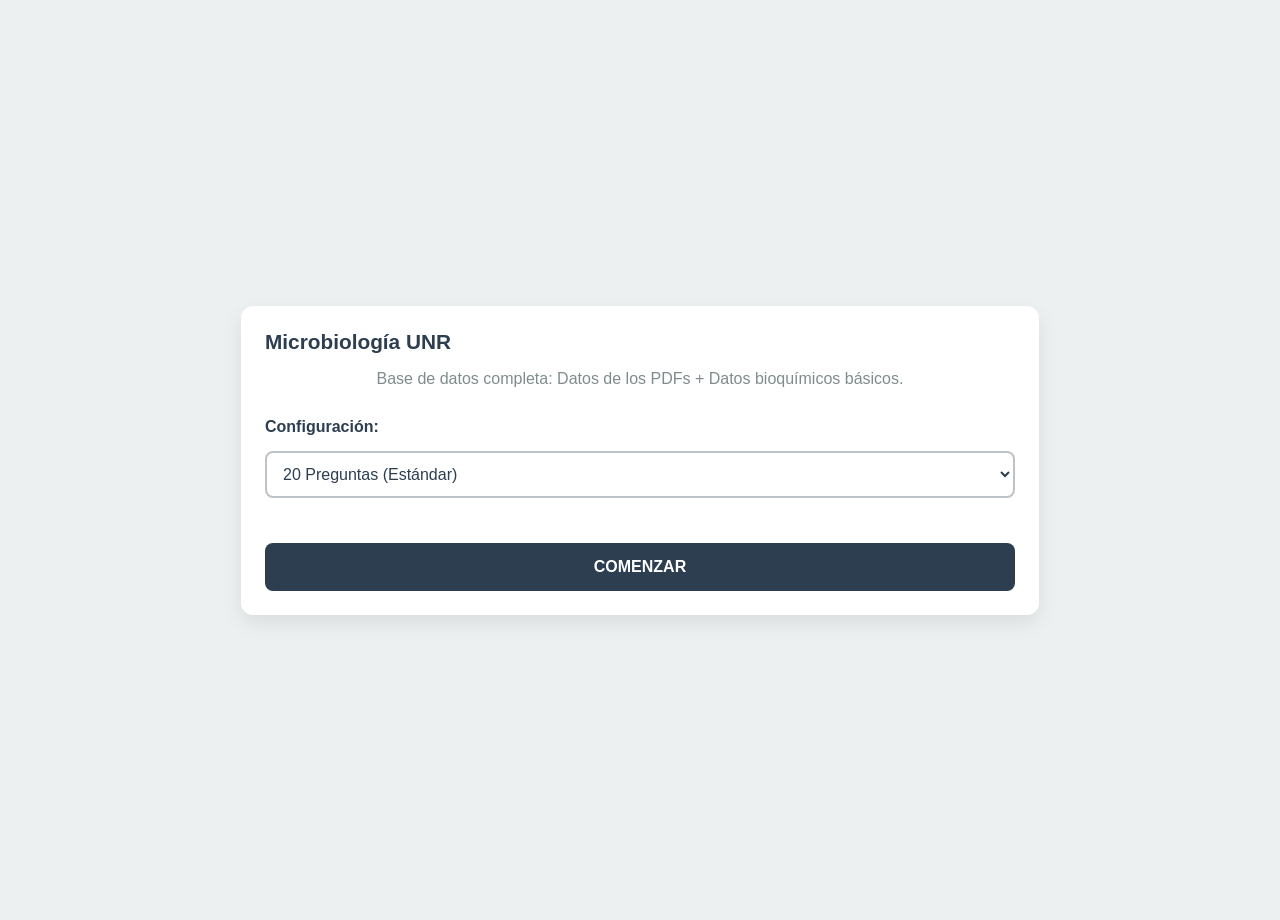
==== commit 7ff5679f: "Refactoring de datos" ====
--- a/index.html
+++ b/index.html
@@ -3,17 +3,17 @@
 <head>
     <meta charset="UTF-8">
     <meta name="viewport" content="width=device-width, initial-scale=1.0">
-    <title>Microbiología Quiz</title>
+    <title>Microbiología UNR - Master Quiz</title>
     <style>
         :root {
             --primary-color: #2c3e50;
-            --accent-color: #3498db;
-            --clinical-color: #e67e22;
+            --accent-color: #2980b9;
+            --clinical-color: #d35400;
+            --fact-color: #27ae60;
             --bg-color: #ecf0f1;
             --text-color: #2c3e50;
             --correct-color: #27ae60;
             --wrong-color: #c0392b;
-            --ai-color: #8e44ad;
             --card-bg: #ffffff;
         }
 
@@ -27,31 +27,31 @@
             justify-content: center;
             min-height: 100vh;
             margin: 0;
-            padding: 15px;
+            padding: 10px;
         }
 
         .container {
             background: var(--card-bg);
             padding: 1.5rem;
             border-radius: 12px;
-            box-shadow: 0 8px 20px rgba(0,0,0,0.1);
-            max-width: 650px;
+            box-shadow: 0 8px 20px rgba(0,0,0,0.08);
+            max-width: 750px;
             width: 100%;
             text-align: center;
             position: relative;
         }
 
-        /* --- Header --- */
+        /* Header */
         .header-bar {
             display: flex;
             justify-content: space-between;
             align-items: center;
-            border-bottom: 2px solid #f0f0f0;
+            border-bottom: 2px solid #ecf0f1;
             padding-bottom: 15px;
             margin-bottom: 20px;
         }
 
-        h1 { font-size: 1.5rem; color: var(--primary-color); margin: 0; }
+        h1 { font-size: 1.3rem; color: var(--primary-color); margin: 0; text-align: left; }
         
         .score-badge { 
             background: var(--primary-color); 
@@ -62,12 +62,12 @@
             font-weight: bold;
         }
 
-        /* --- Configuración --- */
+        /* Configuración Inicial */
         .config-box {
             display: flex;
             flex-direction: column;
             gap: 15px;
-            margin: 20px 0;
+            margin: 30px 0;
         }
 
         select {
@@ -81,61 +81,66 @@
             cursor: pointer;
         }
 
-        /* --- Quiz UI --- */
-        .badge-type {
+        /* Estilos de Pregunta */
+        .badge-column {
             display: inline-block;
-            padding: 5px 12px;
-            border-radius: 20px;
-            font-size: 0.8rem;
+            padding: 4px 10px;
+            border-radius: 4px;
+            font-size: 0.75rem;
             font-weight: bold;
             text-transform: uppercase;
             letter-spacing: 1px;
             margin-bottom: 10px;
-        }
-
-        .type-theory { background: var(--accent-color); color: white; }
-        .type-clinical { background: var(--clinical-color); color: white; }
-
-        .question-content { margin: 20px 0; }
-
-        .main-text {
-            font-size: 1.3rem;
-            font-weight: 600;
+            color: white;
+        }
+
+        /* Diferenciar colores según tipo de dato */
+        .type-fact { background-color: var(--fact-color); } /* Gram, Catalasa */
+        .type-desc { background-color: var(--clinical-color); } /* Clínica, Patogenia */
+
+        .question-content { margin: 10px 0 20px 0; }
+
+        .microbe-title {
+            font-size: 1.6rem;
+            font-weight: 700;
             margin-bottom: 10px;
             color: #2c3e50;
-        }
-
-        .sub-text {
+            font-style: italic;
+        }
+
+        .question-text {
             font-size: 1.1rem;
-            font-style: italic;
             color: #555;
-            min-height: 1.5em;
-        }
-
-        /* --- Botones de Opción --- */
+            min-height: 1.2em;
+            font-weight: 500;
+        }
+
+        /* Grilla de Opciones */
         .options-grid {
             display: grid;
             grid-template-columns: 1fr;
-            gap: 12px;
-            margin-top: 20px;
-        }
-
-        @media (min-width: 500px) { .options-grid { grid-template-columns: 1fr 1fr; } }
+            gap: 10px;
+            margin-top: 15px;
+        }
+
+        @media (min-width: 600px) { .options-grid { grid-template-columns: 1fr 1fr; } }
 
         button.option-btn {
-            padding: 15px;
-            font-size: 1rem;
+            padding: 12px;
+            font-size: 0.95rem;
             border: 2px solid #bdc3c7;
             border-radius: 8px;
             background: white;
             cursor: pointer;
             color: #34495e;
             transition: all 0.2s;
-            font-weight: 600;
+            font-weight: 500;
             display: flex;
             align-items: center;
             justify-content: center;
             width: 100%;
+            min-height: 60px;
+            line-height: 1.3;
         }
 
         button.option-btn:hover:not([disabled]) {
@@ -147,71 +152,61 @@
         button.correct { background-color: var(--correct-color) !important; color: white !important; border-color: var(--correct-color) !important; }
         button.wrong { background-color: var(--wrong-color) !important; color: white !important; border-color: var(--wrong-color) !important; opacity: 0.8; }
 
-        /* --- Botones de Acción --- */
+        /* Feedback Area */
+        .feedback-area {
+            margin-top: 20px;
+            padding: 15px;
+            border-radius: 8px;
+            background: #eef2f3;
+            border-left: 5px solid var(--accent-color);
+            text-align: left;
+            display: none;
+        }
+        
+        .feedback-visible { display: block; animation: fadeIn 0.3s; }
+
+        .feedback-title { font-weight: bold; display: block; margin-bottom: 5px; color: var(--primary-color); }
+        .feedback-content { font-size: 0.95rem; line-height: 1.4; color: #444; }
+
+        /* Botones Acción */
         .action-btn {
-            background-color: var(--accent-color);
+            background-color: var(--primary-color);
             color: white;
             border: none;
             padding: 15px;
             font-size: 1rem;
             border-radius: 8px;
             width: 100%;
-            margin-top: 10px;
+            margin-top: 15px;
             cursor: pointer;
             font-weight: bold;
         }
         
-        .action-btn:hover { background-color: #2980b9; }
+        .action-btn:hover { background-color: #34495e; }
 
         .ai-btn {
             background: linear-gradient(45deg, #8e44ad, #9b59b6);
             color: white;
             margin-top: 10px;
-            display: none;
             border: none;
             cursor: pointer;
-            padding: 12px;
-            border-radius: 8px;
+            padding: 10px;
+            border-radius: 6px;
             font-weight: bold;
             width: 100%;
-            transition: transform 0.2s;
-        }
-
-        .ai-btn:hover {
-            transform: scale(1.02);
-            box-shadow: 0 4px 15px rgba(142, 68, 173, 0.4);
-        }
-
-        /* --- Feedback y Errores --- */
-        .feedback-area {
-            margin-top: 15px;
-            padding: 10px;
-            border-radius: 8px;
-            background: #f8f9fa;
-            display: none;
-        }
-        
-        .feedback-visible { display: block; animation: fadeIn 0.3s; }
-
-        .mistakes-container {
-            margin-top: 20px;
-            text-align: left;
-            background-color: #fff5f5;
-            border: 1px solid #ffcccc;
-            border-radius: 8px;
-            padding: 15px;
-        }
-
-        .mistakes-list {
-            padding-left: 25px;
-            margin: 10px 0 0 0;
-            color: #c0392b;
-        }
-        
-        .mistakes-list li { margin-bottom: 8px; }
+            font-size: 0.9rem;
+        }
 
         .hide { display: none; }
         @keyframes fadeIn { from { opacity: 0; } to { opacity: 1; } }
+
+        .mistakes-list {
+            text-align: left;
+            padding-left: 20px;
+            color: var(--wrong-color);
+            margin-top: 10px;
+        }
+        .mistakes-list li { margin-bottom: 5px; }
 
     </style>
 </head>
@@ -219,21 +214,22 @@
 
     <!-- PANTALLA DE INICIO -->
     <div class="container" id="start-screen">
-        <h1>Microbiología</h1>
-        <p style="color: #666; margin-bottom: 30px;">Selecciona la configuración:</p>
+        <h1>Microbiología UNR</h1>
+        <p style="color: #7f8c8d; margin-bottom: 20px;">
+            Base de datos completa: Datos de los PDFs + Datos bioquímicos básicos.
+        </p>
         
         <div class="config-box">
-            <label for="q-count-select" style="font-weight: bold; text-align: left;">Cantidad de preguntas:</label>
+            <label for="q-count-select" style="font-weight: bold; text-align: left;">Configuración:</label>
             <select id="q-count-select">
-                <option value="5">5 Preguntas (Rápido)</option>
-                <option value="10" selected>10 Preguntas (Estándar)</option>
-                <option value="15">15 Preguntas</option>
-                <option value="20">20 Preguntas</option>
+                <option value="10">10 Preguntas (Rápido)</option>
+                <option value="20" selected>20 Preguntas (Estándar)</option>
+                <option value="50">50 Preguntas (Intensivo)</option>
                 <option value="999">Todas las posibles</option>
             </select>
         </div>
 
-        <button class="action-btn" onclick="initGame()">COMENZAR EXAMEN</button>
+        <button class="action-btn" onclick="initGame()">COMENZAR</button>
     </div>
 
     <!-- PANTALLA DE JUEGO -->
@@ -247,11 +243,11 @@
 
         <!-- Área de la pregunta -->
         <div id="quiz-area">
-            <span id="question-badge" class="badge-type type-theory">Teoría</span>
+            <span id="column-badge" class="badge-column">CATEGORÍA</span>
             
             <div class="question-content">
-                <div id="primary-display" class="main-text">S. aureus</div>
-                <div id="secondary-display" class="sub-text">¿Es catalasa positivo?</div>
+                <div id="microbe-display" class="microbe-title">Nombre Microbio</div>
+                <div id="question-text" class="question-text">¿Pregunta?</div>
             </div>
             
             <div class="options-grid" id="options-container">
@@ -259,9 +255,10 @@
             </div>
         </div>
 
+        <!-- Feedback Didáctico -->
         <div id="feedback-area" class="feedback-area">
-            <strong id="feedback-title"></strong>
-            <p id="feedback-detail" style="margin: 5px 0 0 0; font-size: 0.95rem;"></p>
+            <span id="feedback-status" class="feedback-title"></span>
+            <div id="feedback-text" class="feedback-content"></div>
             <button id="ai-btn" class="ai-btn" onclick="askAI()">✨ Explicar con IA</button>
         </div>
         
@@ -274,8 +271,8 @@
         <div style="font-size: 3rem; font-weight: bold; color: var(--accent-color);" id="final-score">0%</div>
         <p id="final-message" style="font-size: 1.1rem; font-weight: bold;"></p>
 
-        <div id="mistakes-container" class="mistakes-container hide">
-            <h3 style="margin: 0; color: #c0392b; font-size: 1rem;">Temas a repasar:</h3>
+        <div id="mistakes-container" class="hide" style="margin-top: 20px; text-align: left; background: #fff5f5; padding: 15px; border-radius: 8px;">
+            <h3 style="margin: 0 0 10px 0; color: #c0392b; font-size: 1rem;">Repasar estos temas:</h3>
             <ul id="mistakes-list" class="mistakes-list"></ul>
         </div>
 
@@ -283,160 +280,332 @@
     </div>
 
     <script>
-        /* --- BASE DE DATOS EXTENDIDA (3 CASOS POR MICROBIO) --- */
+        /* 
+           BASE DE DATOS UNIFICADA (ULTIMATE)
+           Combina datos cortos (Gram, Forma) con datos largos (PDFs).
+        */
         const microbios = [
+            // --- VIRUS ---
+            { 
+                nombre: "Virus Junín (Fiebre Hemorrágica Arg)",
+                familia: "Arenavirus",
+                genoma: "ARN envuelto",
+                vector: "Ratón maicero (Calomys musculinus)",
+                clinica: "Fiebre hemorrágica argentina. Inicio: decaimiento, cefalea. Hemorragias severas: hematemesis, melena. Ausencia de tos productiva.",
+                diagnostico: "Células redondas en orina (cilindros hialinos). PCR. ELISA.",
+                zona_endemica: "Pampa húmeda (noroeste de Bs As, sur de Santa Fe, Córdoba, La Pampa)."
+            },
+            {
+                nombre: "Hantavirus (Andes)",
+                familia: "Bunyavirus",
+                vector: "Ratón colilargo (Oligoryzomys longicaudatus)",
+                clinica: "Síndrome Pulmonar (SHP): fiebre, mialgias, cefalea. Evoluciona a distrés respiratorio rápido. Edema pulmonar no cardiogénico.",
+                patogenia: "Los LFt actúan sobre el endotelio pulmonar incrementando la permeabilidad vascular (edema).",
+                diagnostico: "Sangre: trombocitopenia, hemoconcentración, predominio de PMN. Búsqueda de IgM (ELISA)."
+            },
+            {
+                nombre: "Dengue",
+                familia: "Flavivirus",
+                vector: "Aedes aegypti",
+                clinica: "Sde febril inespecífico, dolor retroocular intenso, exantema. Signos de alarma: dolor abdominal, vómitos, sangrado.",
+                patogenia: "El virus infecta monocitos. La respuesta inmune en reinfección por otro serotipo causa shock (fuga plasmática).",
+                diagnostico: "Antígeno NS1 (primeros días). PCR. IgM (tardía)."
+            },
+            {
+                nombre: "Sarampión",
+                familia: "Paramyxoviridae",
+                clinica: "Triple catarro, conjuntivitis. Patognomónico: Manchas de Koplik. Exantema máculo papular descendente.",
+                diagnostico: "Clínico (Koplik). IgM.",
+                complicacion: "Panencefalitis esclerosante subaguda (PEES). Otitis, neumonía."
+            },
+            {
+                nombre: "Virus de la Rabia",
+                familia: "Rhabdoviridae",
+                genoma: "ARN envuelto (forma de bala)",
+                transmision: "Mordedura (saliva infectada).",
+                patogenia: "Neurotrópico: viaja por axones motores al SNC. Cuerpos de Negri.",
+                clinica: "Hidrofobia, espasmos laríngeos, sialorrea, encefalitis mortal.",
+                diagnostico: "IFD en biopsia de nuca/cornea. PCR."
+            },
+            {
+                nombre: "Hepatitis A (HAV)",
+                genoma: "ARN desnudo",
+                transmision: "Fecal-oral.",
+                clinica: "Generalmente aguda y autolimitada. Ictericia, coluria. 95% asintomático en niños.",
+                diagnostico: "IgM anti-HAV. Hepatograma alterado."
+            },
+            {
+                nombre: "Hepatitis B (HBV)",
+                genoma: "ADN envuelto",
+                transmision: "Sexual, parenteral, vertical.",
+                diagnostico: "HBsAg (Ag superficie) > 6 meses = Crónico. Anti-HBs = Inmunidad.",
+                clinica: "Puede cronificar a cirrosis o hepatocarcinoma. Manifestaciones extrahepáticas."
+            },
+            {
+                nombre: "Hepatitis C (HCV)",
+                genoma: "ARN envuelto",
+                transmision: "Parenteral (principal), sexual.",
+                clinica: "80% Cronifica. Gran tendencia a cirrosis y cáncer.",
+                diagnostico: "Anti-HCV y Carga Viral (PCR)."
+            },
+            {
+                nombre: "HIV",
+                familia: "Retroviridae",
+                patogenia: "Destrucción de linfocitos T CD4. GP120 se une a CD4.",
+                clinica: "Agudo: Sde mononucleósico. SIDA: Infecciones oportunistas (Pneumocystis, Toxoplasma, Candida, Kaposi).",
+                diagnostico: "ELISA 4ta gen (Ag p24 + Ac). Confirmación con Carga Viral."
+            },
+            {
+                nombre: "Rotavirus",
+                clinica: "Diarrea acuosa en niños < 2 años. Vómitos, fiebre, deshidratación.",
+                patogenia: "Destrucción de enterocitos, atrofia de vellosidades.",
+                diagnostico: "Detección de Ag en heces (ELISA/Látex)."
+            },
+
+            // --- BACTERIAS ---
             { 
                 nombre: "Staphylococcus aureus", 
-                gram: "Gram Positivo", catalasa: "Positivo", coagulasa: "Positivo",
-                casos: [
-                    "Paciente con forúnculo cutáneo y absceso doloroso. La muestra purulenta muestra cocos en racimos.",
-                    "Usuario de drogas intravenosas con fiebre alta y soplo cardíaco nuevo (Endocarditis tricuspídea). Hemocultivos positivos.",
-                    "Neonato con 'piel escaldada', ampollas generalizadas y signo de Nikolsky positivo."
-                ]
+                gram: "Gram Positivo", 
+                forma: "Cocos en racimos", 
+                catalasa: "Positivo", 
+                coagulasa: "Positivo",
+                clinica: "Piel (forúnculos, celulitis), Neumonía, Osteomielitis, Endocarditis, Shock Tóxico, Sde Piel Escaldada.",
+                patogenia: "Enzimas (coagulasa, hialuronidasa) y Toxinas (TSST-1, Exfoliativas).",
+                diagnostico: "Cultivo (agar sangre/manitol salado)."
             },
             { 
                 nombre: "Staphylococcus epidermidis", 
-                gram: "Gram Positivo", coagulasa: "Negativo",
-                casos: [
-                    "Paciente con infección de catéter venoso central. Hemocultivo positivo para cocos en racimos coagulasa negativo.",
-                    "Paciente con prótesis valvular cardíaca que presenta fiebre baja persistente meses después de la cirugía.",
-                    "Infección de shunt ventriculoperitoneal en niño con hidrocefalia."
-                ]
+                gram: "Gram Positivo", 
+                coagulasa: "Negativo",
+                clinica: "Infección de catéteres, prótesis valvulares, shunts. Infecciones nosocomiales.",
+                patogenia: "Producción de Biofilm (Slime) que adhiere a plásticos.",
+                diagnostico: "Hemocultivos seriados."
             },
             { 
-                nombre: "Staphylococcus saprophyticus", 
-                gram: "Gram Positivo", coagulasa: "Negativo",
-                casos: [
-                    "Mujer joven sexualmente activa con disuria y polaquiuria. Urocultivo: Cocos G+ resistentes a Novobiocina.",
-                    "Síndrome miccional en mujer de 22 años (" + "cistitis de la luna de miel" + "). Sedimento urinario con cocos G+.",
-                    "Infección urinaria baja en mujer sana. El agente es coagulasa negativo y resistente a Novobiocina."
-                ]
+                nombre: "Streptococcus pyogenes (Grupo A)", 
+                gram: "Gram Positivo", 
+                forma: "Cocos en cadenas", 
+                hemolisis: "Beta hemolítico",
+                catalasa: "Negativo",
+                clinica: "Faringitis, Escarlatina, Erisipela, Impétigo. Pos-estrep: Fiebre Reumática, Glomerulonefritis.",
+                diagnostico: "Cultivo, Test rápido Ag, ASTO (para secuelas)."
             },
             { 
-                nombre: "Streptococcus pyogenes", 
-                gram: "Gram Positivo", hemolisis: "Beta hemolítico", prueba: "Sensible a Bacitracina",
-                casos: [
-                    "Niño de 7 años con fiebre, odinofagia intensa y exudado faríngeo purulento. Cocos en cadenas.",
-                    "Paciente con impétigo costroso color miel alrededor de la boca. Cultivo beta-hemolítico sensible a bacitracina.",
-                    "Paciente con erisipela en pierna (placa roja brillante, dolorosa y bien delimitada) y fiebre alta."
-                ]
-            },
-            { 
-                nombre: "Streptococcus pneumoniae", 
-                gram: "Gram Positivo", forma: "Diplococo lanceolado", capsula: "Positivo (Quellung +)",
-                casos: [
-                    "Adulto mayor con neumonía lobar, fiebre brusca y esputo herrumbroso. Gram: Diplococos lanceolados.",
-                    "Niño con otitis media aguda purulenta. El agente es alfa-hemolítico y sensible a optoquina.",
-                    "Paciente con meningitis y rigidez de nuca. LCR turbio con diplococos Gram positivos."
-                ]
+                nombre: "Streptococcus pneumoniae (Neumococo)", 
+                gram: "Gram Positivo", 
+                forma: "Diplococo lanceolado", 
+                capsula: "Sí (Factor de virulencia)",
+                hemolisis: "Alfa hemolítico",
+                clinica: "Neumonía típica (lobar), Meningitis, Otitis media, Sinusitis.",
+                diagnostico: "Gram y Cultivo de esputo/LCR/sangre. Ag urinario."
             },
             { 
                 nombre: "Neisseria meningitidis", 
-                gram: "Gram Negativo", forma: "Diplococo (grano café)", metabolismo: "Fermenta Maltosa y Glucosa",
-                casos: [
-                    "Adolescente con petequias en tronco, fiebre muy alta y rigidez de nuca. LCR con diplococos Gram negativos.",
-                    "Brote de meningitis en un cuartel militar. El agente fermenta glucosa y maltosa.",
-                    "Sepsis fulminante con hemorragia suprarrenal (Síndrome de Waterhouse-Friderichsen)."
-                ]
-            },
-            { 
-                nombre: "Neisseria gonorrhoeae", 
-                gram: "Gram Negativo", forma: "Diplococo intracelular",
-                casos: [
-                    "Varón con secreción uretral purulenta abundante y disuria. Gram: diplococos G- dentro de polimorfonucleares.",
-                    "Mujer con enfermedad pélvica inflamatoria (EPI) y dolor a la movilización del cuello uterino.",
-                    "Recién nacido con conjuntivitis purulenta severa (oftalmia neonatorum) al 2do día de vida."
-                ]
-            },
-            { 
-                nombre: "Escherichia coli", 
-                gram: "Gram Negativo", fermentacion: "Lactosa Positivo", prueba: "Indol Positivo",
-                casos: [
-                    "Mujer con cistitis no complicada. Urocultivo: Bacilo G- fermentador de lactosa e Indol positivo.",
-                    "Recién nacido con meningitis y sepsis. El agente posee antígeno K1.",
-                    "Paciente con diarrea del viajero tras volver del caribe. Diarrea acuosa sin sangre."
-                ]
-            },
-            { 
-                nombre: "Pseudomonas aeruginosa", 
-                gram: "Gram Negativo", oxidasa: "Positivo", olor: "Frutas/Uvas",
-                casos: [
-                    "Paciente gran quemado con infección de herida que presenta pus verdoso y olor dulzón.",
-                    "Otitis externa maligna en paciente diabético anciano. Dolor severo y otorrea.",
-                    "Neumonía asociada a ventilador en paciente con fibrosis quística. Esputo mucoide."
-                ]
-            },
-            { 
-                nombre: "Treponema pallidum", 
-                tincion: "Campo Oscuro", lesion: "Chancro duro",
-                casos: [
-                    "Paciente con úlcera genital indolora (chancro duro) de base limpia. VDRL positivo.",
-                    "Paciente con exantema maculopapular en palmas y plantas (Sífilis secundaria).",
-                    "Recién nacido con 'dientes de Hutchinson', nariz en silla de montar y tibia en sable."
-                ]
-            },
-            { 
-                nombre: "Mycobacterium tuberculosis", 
-                tincion: "Ziehl-Neelsen (BAAR)", cultivo: "Lowenstein-Jensen",
-                casos: [
-                    "Paciente con tos crónica (>3 sem), hemoptisis, pérdida de peso y fiebre vespertina.",
-                    "Radiografía de tórax con cavitación apical en paciente presidiario con tos productiva.",
-                    "Meningitis basal de evolución lenta en paciente inmunodeprimido. LCR con hipoglucorraquia severa."
-                ]
-            },
-            { 
-                nombre: "Clostridium tetani", 
-                gram: "Gram Positivo", forma: "Bacilo en palillo de tambor",
-                casos: [
-                    "Jardinero con herida punzante sucia. Días después presenta trismo (mandíbula trabada).",
-                    "Paciente con risa sardónica y opistótonos (arqueamiento de espalda) tras herida con clavo oxidado.",
-                    "Espasmos musculares generalizados ante estímulos mínimos en paciente no vacunado."
-                ]
-            },
-            { 
-                nombre: "Vibrio cholerae", 
-                gram: "Gram Negativo", forma: "Bacilo curvo (coma)",
-                casos: [
-                    "Paciente con diarrea acuosa profusa ('agua de arroz') y deshidratación severa rápida.",
-                    "Brote epidémico de diarrea tras consumo de mariscos crudos o agua contaminada.",
-                    "Heces líquidas sin leucocitos ni sangre, pero con gran pérdida de electrolitos."
-                ]
-            },
-            { 
-                nombre: "Haemophilus influenzae", 
-                gram: "Gram Negativo", cultivo: "Agar Chocolate (X y V)",
-                casos: [
-                    "Niño no vacunado (3 años) que llega babeando, con estridor y posición de trípode (Epiglotitis).",
-                    "Otitis media o sinusitis en niño pequeño. Cultivo requiere factores X (Hemina) y V (NAD).",
-                    "Meningitis en lactante no vacunado. Cocobacilo Gram negativo pleomórfico."
-                ]
-            },
-            { 
-                nombre: "Brucella spp.", 
-                gram: "Gram Negativo", cultivo: "Hemocultivo (lento)",
-                casos: [
-                    "Veterinario o trabajador de frigorífico con 'fiebre ondulante', sudoración nocturna y dolor articular.",
-                    "Paciente que consumió queso de cabra no pasteurizado y presenta fiebre y hepatoesplenomegalia.",
-                    "Cuadro febril de larga data con sacroileítis (dolor lumbar bajo) en trabajador rural."
-                ]
-            },
-            { 
-                nombre: "Klebsiella pneumoniae", 
-                gram: "Gram Negativo", fermentacion: "Lactosa Positivo", motilidad: "Inmóvil",
-                casos: [
-                    "Paciente alcohólico con neumonía severa. Esputo característico en 'jalea de grosella'.",
-                    "Neumonía lobar con abombamiento de la cisura en la radiografía. Bacilo encapsulado.",
-                    "Infección urinaria en paciente hospitalizado con sonda. Colonia mucosa en agar."
-                ]
-            },
-            { 
-                nombre: "Proteus mirabilis", 
-                gram: "Gram Negativo", prueba: "Ureasa Positivo", caracteristica: "Swarming",
-                casos: [
-                    "Paciente con litiasis renal coraliforme (cálculos de estruvita) e infección urinaria recurrente.",
-                    "Orina con pH muy alcalino y olor amoniacal fuerte.",
-                    "Cultivo en placa muestra crecimiento en ondas concéntricas que cubre todo el agar (Swarming)."
-                ]
+                gram: "Gram Negativo", 
+                forma: "Diplococo (grano de café)", 
+                oxidasa: "Positivo",
+                clinica: "Meningitis purulenta (rigidez nuca, fiebre). Meningococemia (petequias, shock).",
+                diagnostico: "LCR (Gram, Cultivo, PCR).",
+                complicacion: "Sde Waterhouse-Friderichsen."
+            },
+            {
+                nombre: "Neisseria gonorrhoeae",
+                gram: "Gram Negativo",
+                forma: "Diplococo intracelular",
+                transmision: "Sexual (ITS)",
+                clinica: "Uretritis purulenta (hombre), Cervicitis (mujer), Oftalmia neonatal, Artritis séptica.",
+                diagnostico: "Gram de secreción uretral. Cultivo Thayer-Martin."
+            },
+            {
+                nombre: "Escherichia coli",
+                gram: "Gram Negativo",
+                forma: "Bacilo",
+                fermentacion: "Lactosa Positivo",
+                clinica: "ITU (Cistitis/Pielonefritis). EHEC: Diarrea sanguinolenta y SUH (Sde Urémico Hemolítico).",
+                patogenia: "Fimbrias (ITU). Toxina Shiga (SUH).",
+                diagnostico: "Urocultivo. Coprocultivo."
+            },
+            {
+                nombre: "Salmonella spp.",
+                gram: "Gram Negativo",
+                fermentacion: "Lactosa Negativo",
+                clinica: "Gastroenteritis (diarrea, fiebre, dolor). Fiebre Tifoidea (S. typhi: fiebre alta, bradicardia, hepatoespleno).",
+                transmision: "Aves, huevos, alimentos contaminados.",
+                diagnostico: "Coprocultivo. Hemocultivo (Tifoidea)."
+            },
+            {
+                nombre: "Shigella",
+                gram: "Gram Negativo",
+                motilidad: "Inmóvil",
+                clinica: "Disentería (diarrea con sangre, moco y pus), pujo y tenesmo.",
+                patogenia: "Invasión mucosa colónica. Toxina Shiga.",
+                diagnostico: "Coprocultivo."
+            },
+            {
+                nombre: "Pseudomonas aeruginosa",
+                gram: "Gram Negativo",
+                metabolismo: "No fermentador / Aerobio estricto",
+                oxidasa: "Positivo",
+                clinica: "Infecciones en quemados, Fibrosis Quística, Otitis externa maligna, Neumonía ARM.",
+                caracteristicas: "Pigmentos verde/azul. Olor a frutas.",
+                diagnostico: "Cultivo."
+            },
+            {
+                nombre: "Brucella spp.",
+                gram: "Gram Negativo",
+                forma: "Cocobacilo",
+                clinica: "Fiebre ondulante, sudoración nocturna, sacroileítis, orquitis.",
+                transmision: "Lácteos no pasteurizados, contacto animal.",
+                diagnostico: "Hemocultivo (lento). Huddleson/Wright."
+            },
+            {
+                nombre: "Bordetella pertussis",
+                gram: "Gram Negativo",
+                clinica: "Tos convulsa (coqueluche): accesos, gallo inspiratorio, vómitos post-tusivos.",
+                diagnostico: "PCR nasofaríngea. Cultivo (Bordet-Gengou).",
+                patogenia: "Toxina pertussis, citotoxina traqueal."
+            },
+            {
+                nombre: "Haemophilus influenzae b",
+                gram: "Gram Negativo",
+                forma: "Cocobacilo",
+                cultivo: "Agar Chocolate (Factores X y V)",
+                clinica: "Meningitis (niños no vacunados), Epiglotitis, Neumonía.",
+                diagnostico: "Cultivo. Ag capsular."
+            },
+            {
+                nombre: "Treponema pallidum (Sífilis)",
+                tipo: "Espiroqueta",
+                visualizacion: "Campo oscuro (no se tiñe Gram)",
+                clinica: "1°: Chancro duro. 2°: Roséola. 3°: Gomas, neurosífilis. Congénita.",
+                diagnostico: "VDRL (screening), FTA-abs (confirmatoria)."
+            },
+            {
+                nombre: "Vibrio cholerae",
+                gram: "Gram Negativo",
+                forma: "Bacilo curvo (coma)",
+                clinica: "Diarrea acuosa 'agua de arroz', deshidratación grave rápida.",
+                patogenia: "Toxina colérica (aumenta AMPc).",
+                transmision: "Agua/mariscos contaminados."
+            },
+            {
+                nombre: "Clostridium tetani",
+                gram: "Gram Positivo",
+                espora: "Esporulado (Palillo de tambor)",
+                respiracion: "Anaerobio estricto",
+                clinica: "Trismo, risa sardónica, opistótonos (parálisis rígida).",
+                patogenia: "Tetanospasmina bloquea GABA."
+            },
+            {
+                nombre: "Clostridium botulinum",
+                gram: "Gram Positivo",
+                respiracion: "Anaerobio estricto",
+                clinica: "Parálisis flácida descendente, diplopía, disfagia. Botulismo del lactante (miel).",
+                patogenia: "Toxina botulínica bloquea Acetilcolina."
+            },
+            {
+                nombre: "Mycobacterium tuberculosis",
+                tincion: "BAAR (Ziehl-Neelsen)",
+                cultivo: "Lowenstein-Jensen",
+                clinica: "Tos crónica, hemoptisis, pérdida de peso, sudoración nocturna. Cavernas apicales.",
+                diagnostico: "Baciloscopía, Cultivo, PCR."
+            },
+            {
+                nombre: "Leptospira interrogans",
+                tipo: "Espiroqueta (con ganchos)",
+                transmision: "Orina roedores/agua (inundaciones).",
+                clinica: "Fiebre, mialgias (pantorrillas). Grave: Sde Weil (Ictericia + Falla Renal).",
+                diagnostico: "Microaglutinación (MAT)."
+            },
+            {
+                nombre: "Chlamydia trachomatis",
+                tipo: "Intracelular obligado",
+                clinica: "Uretritis, Cervicitis, EPI, Linfogranuloma venéreo, Tracoma, Neumonía neonatal.",
+                diagnostico: "PCR, IFD. No cultiva en medios artificiales."
+            },
+
+            // --- HONGOS ---
+            {
+                nombre: "Histoplasma capsulatum",
+                tipo: "Hongo dimórfico",
+                habitat: "Guano de aves/murciélagos.",
+                zona_endemica: "Pampa Húmeda.",
+                clinica: "Pulmonar aguda. Diseminada en SIDA (pancitopenia, úlceras).",
+                diagnostico: "Cultivo, Escarificación, Serología."
+            },
+            {
+                nombre: "Paracoccidioides brasiliensis",
+                tipo: "Hongo dimórfico",
+                diagnostico: "Levadura multigemante ('Rueda de timón').",
+                zona_endemica: "Noreste (Litoral/Subtropical).",
+                clinica: "Estomatitis moriforme, adenopatías, neumopatía crónica."
+            },
+            {
+                nombre: "Coccidioides posadasii",
+                tipo: "Hongo dimórfico",
+                diagnostico: "Esférula con endosporas.",
+                zona_endemica: "Precordillera (Zona seca/Zonda).",
+                clinica: "Neumonía, eritema nodoso, meningitis."
+            },
+            {
+                nombre: "Candida albicans",
+                tipo: "Levadura (Oportunista)",
+                clinica: "Muguet, Vaginitis, Intertrigo, Fungemia (catéteres).",
+                diagnostico: "Pseudohifas al directo. Cultivo."
+            },
+            {
+                nombre: "Cryptococcus neoformans",
+                tipo: "Levadura capsulada",
+                habitat: "Guano de paloma.",
+                clinica: "Meningitis en SIDA (cefalea, fiebre).",
+                diagnostico: "Tinta China (LCR), Antígeno capsular."
+            },
+            {
+                nombre: "Dermatofitos",
+                tipo: "Hongos filamentosos",
+                nutricion: "Queratinofílicos.",
+                clinica: "Tiñas (capitis, corporis, pedis, unguium). Lesiones anulares.",
+                diagnostico: "Examen directo con KOH, Cultivo."
+            },
+
+            // --- PARASITOS ---
+            {
+                nombre: "Trypanosoma cruzi",
+                enfermedad: "Chagas",
+                vector: "Vinchuca",
+                clinica: "Agudo: Romaña. Crónico: Miocardiopatía, Megacolon.",
+                diagnostico: "Agudo: Parasitemia (Strout). Crónico: Serología."
+            },
+            {
+                nombre: "Toxoplasma gondii",
+                huesped_definitivo: "Gato",
+                transmision: "Carnes crudas, heces gato, transplacentaria.",
+                clinica: "Congénita: Tetrada de Sabin (Hidrocefalia, calcificaciones, coriorretinitis). SIDA: Abscesos cerebrales.",
+                diagnostico: "Serología (IgM/IgG). Avidez."
+            },
+            {
+                nombre: "Giardia lamblia",
+                tipo: "Protozoo flagelado",
+                clinica: "Diarrea esteatorreica (grasa), malabsorción.",
+                diagnostico: "Quistes en heces. Trofozoito 'cara de viejo'."
+            },
+            {
+                nombre: "Trichinella spiralis",
+                transmision: "Cerdo crudo (chacinados).",
+                clinica: "Edema bipalpebral, mialgias, fiebre, eosinofilia.",
+                diagnostico: "Serología, Enzimas musculares."
+            },
+            {
+                nombre: "Enterobius vermicularis",
+                tipo: "Nematode (Oxiuro)",
+                clinica: "Prurito anal nocturno, bruxismo.",
+                diagnostico: "Test de Graham (cinta adhesiva)."
+            },
+            {
+                nombre: "Taenia saginata",
+                transmision: "Carne vacuna cruda (Cisticerco).",
+                clinica: "Eliminación de proglótides. Teniasis.",
+                diagnostico: "Visualización de proglótides/huevos."
             }
         ];
 
@@ -445,7 +614,7 @@
         let score = 0;
         let questionsQueue = [];
         let mistakes = []; 
-        let maxQuestions = 10;
+        let maxQuestions = 20;
 
         /* --- ELEMENTOS DOM --- */
         const ui = {
@@ -453,13 +622,13 @@
             gameContainer: document.getElementById('game-container'),
             endScreen: document.getElementById('end-screen'),
             selectCount: document.getElementById('q-count-select'),
-            badge: document.getElementById('question-badge'),
-            primary: document.getElementById('primary-display'),
-            secondary: document.getElementById('secondary-display'),
+            badge: document.getElementById('column-badge'),
+            microbeName: document.getElementById('microbe-display'),
+            qText: document.getElementById('question-text'),
             options: document.getElementById('options-container'),
             feedbackArea: document.getElementById('feedback-area'),
-            feedbackTitle: document.getElementById('feedback-title'),
-            feedbackDetail: document.getElementById('feedback-detail'),
+            feedbackStatus: document.getElementById('feedback-status'),
+            feedbackText: document.getElementById('feedback-text'),
             nextBtn: document.getElementById('next-btn'),
             aiBtn: document.getElementById('ai-btn'),
             counter: document.getElementById('question-counter'),
@@ -472,12 +641,6 @@
 
         /* --- FLUJO DEL JUEGO --- */
 
-        function showStartScreen() {
-            ui.gameContainer.classList.add('hide');
-            ui.endScreen.classList.add('hide');
-            ui.startScreen.classList.remove('hide');
-        }
-
         function initGame() {
             const val = ui.selectCount.value;
             maxQuestions = parseInt(val);
@@ -497,33 +660,18 @@
 
         function generateQuestionQueue() {
             questionsQueue = [];
-            let limit = (maxQuestions === 999) ? 50 : maxQuestions;
+            let limit = (maxQuestions === 999) ? microbios.length : maxQuestions;
+            if (limit > microbios.length) limit = microbios.length;
+
+            const shuffledMicrobios = [...microbios].sort(() => Math.random() - 0.5);
 
             for (let i = 0; i < limit; i++) {
-                const randomMicrobe = microbios[Math.floor(Math.random() * microbios.length)];
+                const randomMicrobe = shuffledMicrobios[i];
+                const validKeys = Object.keys(randomMicrobe).filter(k => k !== 'nombre');
                 
-                // Verificar si tiene casos clínicos definidos
-                const hasCases = randomMicrobe.casos && randomMicrobe.casos.length > 0;
-                
-                // 50% probabilidad de Caso Clínico (si existe) vs Teórica
-                const isClinical = Math.random() > 0.5 && hasCases;
-                
-                if (isClinical) {
-                    // Seleccionar UNO de los 3 casos al azar
-                    const randomCaseText = randomMicrobe.casos[Math.floor(Math.random() * randomMicrobe.casos.length)];
-                    
+                if (validKeys.length > 0) {
+                    const randomKey = validKeys[Math.floor(Math.random() * validKeys.length)];
                     questionsQueue.push({
-                        type: 'clinical',
-                        microbe: randomMicrobe,
-                        text: randomCaseText,
-                        correctAnswer: randomMicrobe.nombre
-                    });
-                } else {
-                    // Pregunta teórica
-                    const keys = Object.keys(randomMicrobe).filter(k => k !== 'nombre' && k !== 'casos');
-                    const randomKey = keys[Math.floor(Math.random() * keys.length)];
-                    questionsQueue.push({
-                        type: 'theory',
                         microbe: randomMicrobe,
                         key: randomKey,
                         correctAnswer: randomMicrobe[randomKey]
@@ -540,37 +688,32 @@
             }
 
             const q = questionsQueue[currentQIndex];
+            
+            // UI Reset
             ui.counter.innerText = `${currentQIndex + 1}/${maxQuestions}`;
             ui.feedbackArea.classList.remove('feedback-visible');
             ui.feedbackArea.style.display = 'none';
             ui.nextBtn.style.display = "none";
-            ui.aiBtn.style.display = "none";
+            ui.aiBtn.style.display = "none"; 
             ui.options.innerHTML = "";
 
-            if (q.type === 'clinical') {
-                ui.badge.className = "badge-type type-clinical";
-                ui.badge.innerText = "Caso Clínico";
-                ui.primary.innerText = "Diagnóstico Presuntivo";
-                ui.primary.style.fontSize = "1.1rem";
-                ui.secondary.innerText = q.text;
-                renderOptions(getMicrobeNamesDistractors(q.correctAnswer), q.correctAnswer);
-            } else {
-                ui.badge.className = "badge-type type-theory";
-                ui.badge.innerText = "Teoría";
-                ui.primary.innerText = q.microbe.nombre;
-                ui.primary.style.fontSize = "1.3rem";
-                ui.secondary.innerText = formatQuestionText(q.key);
-                renderOptions(getPropertyDistractors(q.key, q.correctAnswer), q.correctAnswer);
-            }
-        }
-
-        function renderOptions(optionsList, correct) {
-            const shuffled = [...optionsList, correct].sort(() => Math.random() - 0.5);
-            shuffled.forEach(opt => {
+            // Configuración visual según tipo de dato
+            const isFact = ['gram','catalasa','coagulasa','oxidasa','tipo','forma'].includes(q.key);
+            ui.badge.className = isFact ? 'badge-column type-fact' : 'badge-column type-desc';
+            ui.badge.innerText = formatKeyName(q.key);
+            
+            ui.microbeName.innerText = q.microbe.nombre;
+            ui.qText.innerText = getQuestionText(q.key);
+
+            // Generar Opciones
+            const distractors = getDistractors(q.key, q.correctAnswer);
+            const allOptions = [...distractors, q.correctAnswer].sort(() => Math.random() - 0.5);
+
+            allOptions.forEach(opt => {
                 const btn = document.createElement('button');
                 btn.innerText = opt;
                 btn.className = 'option-btn';
-                btn.onclick = () => checkAnswer(btn, opt, correct);
+                btn.onclick = () => checkAnswer(btn, opt, q.correctAnswer);
                 ui.options.appendChild(btn);
             });
         }
@@ -585,36 +728,91 @@
 
             if (selected === correct) {
                 btn.classList.add('correct');
-                ui.feedbackTitle.innerText = "¡Correcto!";
-                ui.feedbackTitle.style.color = "var(--correct-color)";
-                ui.feedbackDetail.innerText = "";
+                ui.feedbackStatus.innerText = "¡Correcto!";
+                ui.feedbackStatus.style.color = "var(--correct-color)";
                 score++;
                 ui.score.innerText = `Pts: ${score}`;
             } else {
                 btn.classList.add('wrong');
-                ui.feedbackTitle.innerText = "Incorrecto";
-                ui.feedbackTitle.style.color = "var(--wrong-color)";
-                ui.feedbackDetail.innerText = `Respuesta: ${correct}`;
+                ui.feedbackStatus.innerText = "Incorrecto";
+                ui.feedbackStatus.style.color = "var(--wrong-color)";
                 
                 btns.forEach(b => {
                     if (b.innerText === correct) b.classList.add('correct');
                 });
                 
-                mistakes.push(`${q.microbe.nombre} (${q.type === 'clinical' ? 'Caso' : q.key})`);
+                mistakes.push(`${q.microbe.nombre} (${formatKeyName(q.key)})`);
             }
+
+            ui.feedbackText.innerHTML = `<strong>Dato Correcto (${formatKeyName(q.key)}):</strong><br>${correct}`;
             ui.nextBtn.style.display = "block";
             ui.aiBtn.style.display = "block";
         }
 
-        /* --- LÓGICA DE IA --- */
+        function showStartScreen() {
+            ui.gameContainer.classList.add('hide');
+            ui.endScreen.classList.add('hide');
+            ui.startScreen.classList.remove('hide');
+        }
+
+        /* --- LOGICA DE GENERACIÓN DE CONTENIDO --- */
+
+        function formatKeyName(key) {
+            return key.replace(/_/g, ' ').toUpperCase();
+        }
+
+        function getQuestionText(key) {
+            const map = {
+                gram: "¿Cuál es su tinción de Gram?",
+                catalasa: "¿Prueba de Catalasa?",
+                coagulasa: "¿Prueba de Coagulasa?",
+                oxidasa: "¿Prueba de Oxidasa?",
+                forma: "¿Morfología microscópica?",
+                clinica: "¿Qué cuadro clínico describe?",
+                diagnostico: "¿Cómo se realiza el diagnóstico?",
+                transmision: "¿Vía de transmisión?",
+                habitat: "¿Cuál es su hábitat o reservorio?",
+                vector: "¿Cuál es el vector transmisor?",
+                patogenia: "¿Mecanismo patogénico?",
+                zona_endemica: "¿Zona endémica?",
+                tipo: "¿Qué tipo de microorganismo es?",
+                genoma: "¿Tipo de genoma viral?",
+                fermentacion: "¿Características metabólicas?"
+            };
+            return map[key] || `¿Característica: ${formatKeyName(key)}?`;
+        }
+
+        function getDistractors(key, correctVal) {
+            let pool = [];
+            
+            // Pools Fijos para datos "Duros"
+            if(key === 'gram') pool = ["Gram Positivo", "Gram Negativo", "Gram Variable", "No se tiñe (BAAR/Espiroqueta)"];
+            else if(['catalasa','coagulasa','oxidasa','capsula','motilidad'].includes(key)) pool = ["Positivo", "Negativo", "Variable"];
+            else if(key === 'hemolisis') pool = ["Alfa hemolítico", "Beta hemolítico", "Gamma hemolítico"];
+            else if(key === 'genoma') pool = ["ADN desnudo", "ADN envuelto", "ARN desnudo", "ARN envuelto"];
+            else if(key === 'tipo') pool = ["Bacteria", "Virus", "Hongo", "Parásito", "Espiroqueta"];
+            else {
+                // Pools Dinámicos para datos "Narrativos" (PDFs)
+                pool = microbios
+                    .map(m => m[key])
+                    .filter(v => v && v !== correctVal);
+                
+                // Si faltan distractores, rellenar con genéricos
+                if(pool.length < 3) {
+                    pool.push("Inespecífico", "Variable según huésped", "No aplica", "Desconocido");
+                }
+            }
+
+            // Eliminar duplicados y la correcta
+            const uniquePool = [...new Set(pool)].filter(v => v !== correctVal);
+            
+            // Mezclar y devolver 3
+            return uniquePool.sort(() => 0.5 - Math.random()).slice(0, 3);
+        }
+
         function askAI() {
             const q = questionsQueue[currentQIndex];
-            let promptText = "";
-            if (q.type === 'clinical') {
-                promptText = `Soy estudiante de medicina. Tengo este caso clínico de microbiología: "${q.text}". La respuesta correcta es "${q.correctAnswer}". Por favor explícame la fisiopatología, por qué es ese microorganismo y descarta las otras posibilidades comunes. Sé breve y didáctico.`;
-            } else {
-                promptText = `Soy estudiante de medicina. Estoy estudiando microbiología sobre "${q.microbe.nombre}". La pregunta es sobre "${q.key}" y la respuesta correcta es "${q.correctAnswer}". Explícame por qué tiene esa característica y su importancia clínica.`;
-            }
+            const promptText = `Soy estudiante de medicina. Sobre el microorganismo "${q.microbe.nombre}". La pregunta es sobre "${q.key}" y la respuesta es "${q.correctAnswer}". Explícame brevemente este concepto y cómo diferenciarlo.`;
             const encodedPrompt = encodeURIComponent(promptText);
             const url = `https://chatgpt.com/?q=${encodedPrompt}`;
             window.open(url, '_blank');
@@ -623,33 +821,6 @@
         function nextQuestion() {
             currentQIndex++;
             loadQuestion();
-        }
-
-        /* --- GENERADORES DE OPCIONES --- */
-
-        function formatQuestionText(key) {
-            const map = { gram: "¿Reacción al Gram?", catalasa: "¿Catalasa?", coagulasa: "¿Coagulasa?", oxidasa: "¿Oxidasa?", hemolisis: "¿Hemólisis?", fermentacion: "¿Fermentación?", cultivo: "¿Medio de cultivo?", tincion: "¿Tinción?", motilidad: "¿Movilidad?", espora: "¿Espora?", capsula: "¿Cápsula?", prueba: "¿Prueba Bioquímica?", metabolismo: "¿Metabolismo?" };
-            return map[key] || `¿${key.charAt(0).toUpperCase() + key.slice(1)}?`;
-        }
-
-        function getMicrobeNamesDistractors(correct) {
-            const allNames = microbios.map(m => m.nombre);
-            const uniqueOptions = [...new Set(allNames)].filter(n => n !== correct);
-            return uniqueOptions.sort(() => 0.5 - Math.random()).slice(0, 3);
-        }
-
-        function getPropertyDistractors(key, correct) {
-            let pool = [];
-            if(key === 'gram') pool = ["Gram Positivo", "Gram Negativo", "Gram Variable", "No visualizable"];
-            else if(['catalasa','coagulasa','oxidasa','motilidad','capsula'].includes(key)) pool = ["Positivo", "Negativo", "Variable"];
-            else if(key === 'hemolisis') pool = ["Alfa hemolítico", "Beta hemolítico", "Gamma hemolítico"];
-            else {
-                pool = microbios.map(m => m[key]).filter(v => v);
-                pool.push("No aplica", "Variable", "Indeterminado");
-            }
-            // Eliminar duplicados y filtrar correcta
-            const uniqueOptions = [...new Set(pool)].filter(opt => opt !== correct);
-            return uniqueOptions.sort(() => 0.5 - Math.random()).slice(0, 3);
         }
 
         function endGame() {
@@ -659,8 +830,7 @@
             const percentage = Math.round((score / maxQuestions) * 100);
             ui.finalScore.innerText = `${percentage}%`;
             
-            if(percentage >= 60) ui.finalMsg.innerText = "¡Aprobado!"; 
-            else ui.finalMsg.innerText = "Sigue practicando.";
+            ui.finalMsg.innerText = percentage >= 60 ? "¡Aprobado!" : "A seguir estudiando.";
 
             if (mistakes.length > 0) {
                 ui.mistakesContainer.classList.remove('hide');
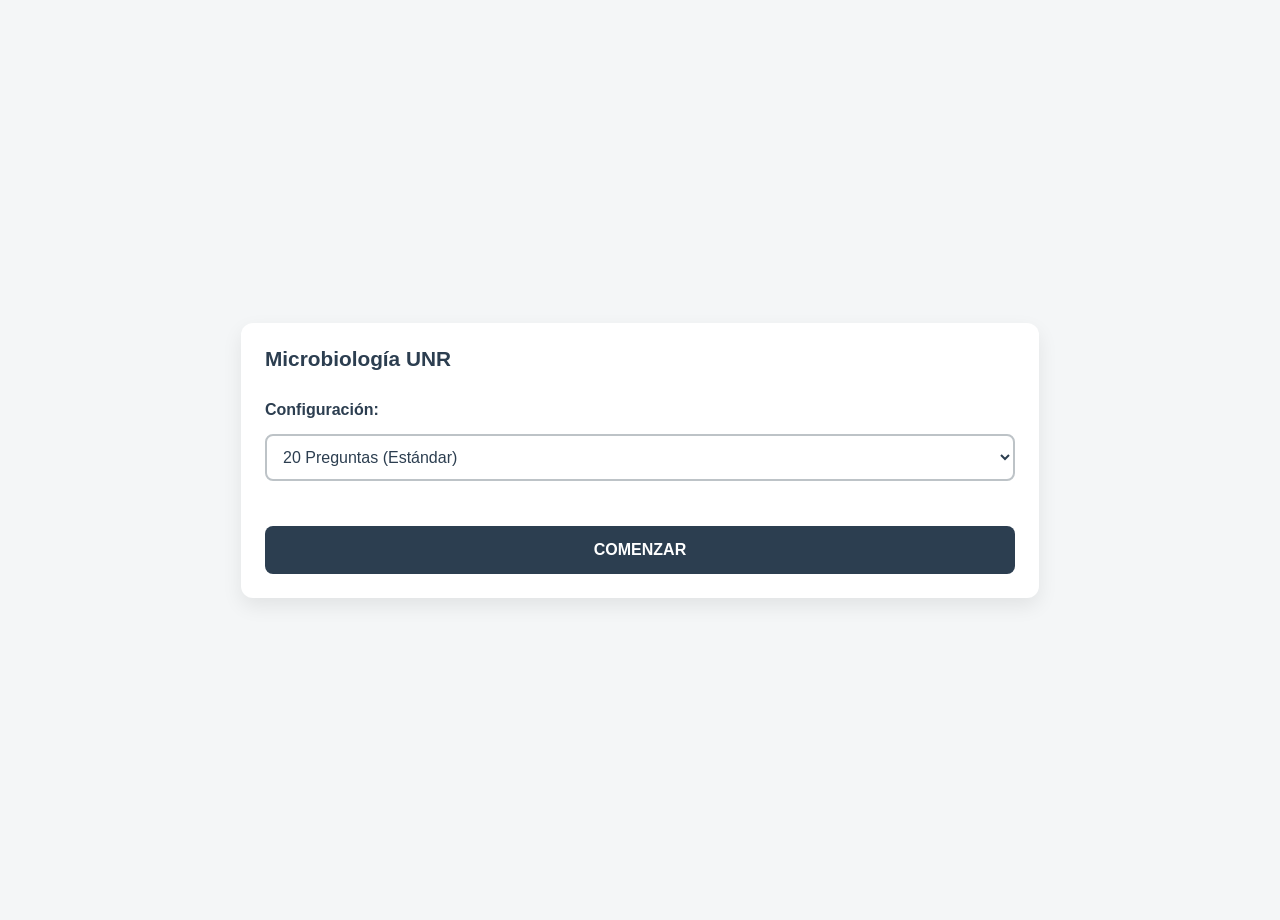
==== commit a5683797: "Refactor HTML, CSS, and JavaScript for quiz app Updated title and various CSS styles for better pres" ====
--- a/index.html
+++ b/index.html
@@ -3,14 +3,14 @@
 <head>
     <meta charset="UTF-8">
     <meta name="viewport" content="width=device-width, initial-scale=1.0">
-    <title>Microbiología UNR - Master Quiz</title>
+    <title>Microbiología UNR - App de Estudio</title>
     <style>
         :root {
             --primary-color: #2c3e50;
-            --accent-color: #2980b9;
-            --clinical-color: #d35400;
-            --fact-color: #27ae60;
-            --bg-color: #ecf0f1;
+            --accent-color: #3498db;
+            --clinical-color: #e67e22; /* Naranja para casos */
+            --fact-color: #27ae60;     /* Verde para datos duros */
+            --bg-color: #f4f6f7;
             --text-color: #2c3e50;
             --correct-color: #27ae60;
             --wrong-color: #c0392b;
@@ -62,7 +62,7 @@
             font-weight: bold;
         }
 
-        /* Configuración Inicial */
+        /* Configuración */
         .config-box {
             display: flex;
             flex-direction: column;
@@ -81,12 +81,12 @@
             cursor: pointer;
         }
 
-        /* Estilos de Pregunta */
+        /* Etiquetas */
         .badge-column {
             display: inline-block;
-            padding: 4px 10px;
-            border-radius: 4px;
-            font-size: 0.75rem;
+            padding: 5px 12px;
+            border-radius: 20px;
+            font-size: 0.8rem;
             font-weight: bold;
             text-transform: uppercase;
             letter-spacing: 1px;
@@ -94,33 +94,33 @@
             color: white;
         }
 
-        /* Diferenciar colores según tipo de dato */
-        .type-fact { background-color: var(--fact-color); } /* Gram, Catalasa */
-        .type-desc { background-color: var(--clinical-color); } /* Clínica, Patogenia */
+        .mode-theory { background-color: var(--accent-color); }
+        .mode-case { background-color: var(--clinical-color); }
+        .mode-fact { background-color: var(--fact-color); }
 
         .question-content { margin: 10px 0 20px 0; }
 
-        .microbe-title {
-            font-size: 1.6rem;
+        .main-text {
+            font-size: 1.5rem;
             font-weight: 700;
             margin-bottom: 10px;
             color: #2c3e50;
-            font-style: italic;
-        }
-
-        .question-text {
+        }
+
+        .sub-text {
             font-size: 1.1rem;
             color: #555;
             min-height: 1.2em;
             font-weight: 500;
-        }
-
-        /* Grilla de Opciones */
+            line-height: 1.4;
+        }
+
+        /* Opciones */
         .options-grid {
             display: grid;
             grid-template-columns: 1fr;
             gap: 10px;
-            margin-top: 15px;
+            margin-top: 20px;
         }
 
         @media (min-width: 600px) { .options-grid { grid-template-columns: 1fr 1fr; } }
@@ -140,7 +140,6 @@
             justify-content: center;
             width: 100%;
             min-height: 60px;
-            line-height: 1.3;
         }
 
         button.option-btn:hover:not([disabled]) {
@@ -152,7 +151,7 @@
         button.correct { background-color: var(--correct-color) !important; color: white !important; border-color: var(--correct-color) !important; }
         button.wrong { background-color: var(--wrong-color) !important; color: white !important; border-color: var(--wrong-color) !important; opacity: 0.8; }
 
-        /* Feedback Area */
+        /* Feedback */
         .feedback-area {
             margin-top: 20px;
             padding: 15px;
@@ -215,9 +214,6 @@
     <!-- PANTALLA DE INICIO -->
     <div class="container" id="start-screen">
         <h1>Microbiología UNR</h1>
-        <p style="color: #7f8c8d; margin-bottom: 20px;">
-            Base de datos completa: Datos de los PDFs + Datos bioquímicos básicos.
-        </p>
         
         <div class="config-box">
             <label for="q-count-select" style="font-weight: bold; text-align: left;">Configuración:</label>
@@ -246,8 +242,8 @@
             <span id="column-badge" class="badge-column">CATEGORÍA</span>
             
             <div class="question-content">
-                <div id="microbe-display" class="microbe-title">Nombre Microbio</div>
-                <div id="question-text" class="question-text">¿Pregunta?</div>
+                <div id="main-display" class="main-text">Título</div>
+                <div id="sub-display" class="sub-text">Pregunta...</div>
             </div>
             
             <div class="options-grid" id="options-container">
@@ -279,352 +275,26 @@
         <button class="action-btn" onclick="showStartScreen()">Volver al Inicio</button>
     </div>
 
+    <!-- CARGA DE DATOS EXTERNA -->
+    <script src="data.js"></script>
+
     <script>
-        /* 
-           BASE DE DATOS UNIFICADA (ULTIMATE)
-           Combina datos cortos (Gram, Forma) con datos largos (PDFs).
-        */
-        const microbios = [
-            // --- VIRUS ---
-            { 
-                nombre: "Virus Junín (Fiebre Hemorrágica Arg)",
-                familia: "Arenavirus",
-                genoma: "ARN envuelto",
-                vector: "Ratón maicero (Calomys musculinus)",
-                clinica: "Fiebre hemorrágica argentina. Inicio: decaimiento, cefalea. Hemorragias severas: hematemesis, melena. Ausencia de tos productiva.",
-                diagnostico: "Células redondas en orina (cilindros hialinos). PCR. ELISA.",
-                zona_endemica: "Pampa húmeda (noroeste de Bs As, sur de Santa Fe, Córdoba, La Pampa)."
-            },
-            {
-                nombre: "Hantavirus (Andes)",
-                familia: "Bunyavirus",
-                vector: "Ratón colilargo (Oligoryzomys longicaudatus)",
-                clinica: "Síndrome Pulmonar (SHP): fiebre, mialgias, cefalea. Evoluciona a distrés respiratorio rápido. Edema pulmonar no cardiogénico.",
-                patogenia: "Los LFt actúan sobre el endotelio pulmonar incrementando la permeabilidad vascular (edema).",
-                diagnostico: "Sangre: trombocitopenia, hemoconcentración, predominio de PMN. Búsqueda de IgM (ELISA)."
-            },
-            {
-                nombre: "Dengue",
-                familia: "Flavivirus",
-                vector: "Aedes aegypti",
-                clinica: "Sde febril inespecífico, dolor retroocular intenso, exantema. Signos de alarma: dolor abdominal, vómitos, sangrado.",
-                patogenia: "El virus infecta monocitos. La respuesta inmune en reinfección por otro serotipo causa shock (fuga plasmática).",
-                diagnostico: "Antígeno NS1 (primeros días). PCR. IgM (tardía)."
-            },
-            {
-                nombre: "Sarampión",
-                familia: "Paramyxoviridae",
-                clinica: "Triple catarro, conjuntivitis. Patognomónico: Manchas de Koplik. Exantema máculo papular descendente.",
-                diagnostico: "Clínico (Koplik). IgM.",
-                complicacion: "Panencefalitis esclerosante subaguda (PEES). Otitis, neumonía."
-            },
-            {
-                nombre: "Virus de la Rabia",
-                familia: "Rhabdoviridae",
-                genoma: "ARN envuelto (forma de bala)",
-                transmision: "Mordedura (saliva infectada).",
-                patogenia: "Neurotrópico: viaja por axones motores al SNC. Cuerpos de Negri.",
-                clinica: "Hidrofobia, espasmos laríngeos, sialorrea, encefalitis mortal.",
-                diagnostico: "IFD en biopsia de nuca/cornea. PCR."
-            },
-            {
-                nombre: "Hepatitis A (HAV)",
-                genoma: "ARN desnudo",
-                transmision: "Fecal-oral.",
-                clinica: "Generalmente aguda y autolimitada. Ictericia, coluria. 95% asintomático en niños.",
-                diagnostico: "IgM anti-HAV. Hepatograma alterado."
-            },
-            {
-                nombre: "Hepatitis B (HBV)",
-                genoma: "ADN envuelto",
-                transmision: "Sexual, parenteral, vertical.",
-                diagnostico: "HBsAg (Ag superficie) > 6 meses = Crónico. Anti-HBs = Inmunidad.",
-                clinica: "Puede cronificar a cirrosis o hepatocarcinoma. Manifestaciones extrahepáticas."
-            },
-            {
-                nombre: "Hepatitis C (HCV)",
-                genoma: "ARN envuelto",
-                transmision: "Parenteral (principal), sexual.",
-                clinica: "80% Cronifica. Gran tendencia a cirrosis y cáncer.",
-                diagnostico: "Anti-HCV y Carga Viral (PCR)."
-            },
-            {
-                nombre: "HIV",
-                familia: "Retroviridae",
-                patogenia: "Destrucción de linfocitos T CD4. GP120 se une a CD4.",
-                clinica: "Agudo: Sde mononucleósico. SIDA: Infecciones oportunistas (Pneumocystis, Toxoplasma, Candida, Kaposi).",
-                diagnostico: "ELISA 4ta gen (Ag p24 + Ac). Confirmación con Carga Viral."
-            },
-            {
-                nombre: "Rotavirus",
-                clinica: "Diarrea acuosa en niños < 2 años. Vómitos, fiebre, deshidratación.",
-                patogenia: "Destrucción de enterocitos, atrofia de vellosidades.",
-                diagnostico: "Detección de Ag en heces (ELISA/Látex)."
-            },
-
-            // --- BACTERIAS ---
-            { 
-                nombre: "Staphylococcus aureus", 
-                gram: "Gram Positivo", 
-                forma: "Cocos en racimos", 
-                catalasa: "Positivo", 
-                coagulasa: "Positivo",
-                clinica: "Piel (forúnculos, celulitis), Neumonía, Osteomielitis, Endocarditis, Shock Tóxico, Sde Piel Escaldada.",
-                patogenia: "Enzimas (coagulasa, hialuronidasa) y Toxinas (TSST-1, Exfoliativas).",
-                diagnostico: "Cultivo (agar sangre/manitol salado)."
-            },
-            { 
-                nombre: "Staphylococcus epidermidis", 
-                gram: "Gram Positivo", 
-                coagulasa: "Negativo",
-                clinica: "Infección de catéteres, prótesis valvulares, shunts. Infecciones nosocomiales.",
-                patogenia: "Producción de Biofilm (Slime) que adhiere a plásticos.",
-                diagnostico: "Hemocultivos seriados."
-            },
-            { 
-                nombre: "Streptococcus pyogenes (Grupo A)", 
-                gram: "Gram Positivo", 
-                forma: "Cocos en cadenas", 
-                hemolisis: "Beta hemolítico",
-                catalasa: "Negativo",
-                clinica: "Faringitis, Escarlatina, Erisipela, Impétigo. Pos-estrep: Fiebre Reumática, Glomerulonefritis.",
-                diagnostico: "Cultivo, Test rápido Ag, ASTO (para secuelas)."
-            },
-            { 
-                nombre: "Streptococcus pneumoniae (Neumococo)", 
-                gram: "Gram Positivo", 
-                forma: "Diplococo lanceolado", 
-                capsula: "Sí (Factor de virulencia)",
-                hemolisis: "Alfa hemolítico",
-                clinica: "Neumonía típica (lobar), Meningitis, Otitis media, Sinusitis.",
-                diagnostico: "Gram y Cultivo de esputo/LCR/sangre. Ag urinario."
-            },
-            { 
-                nombre: "Neisseria meningitidis", 
-                gram: "Gram Negativo", 
-                forma: "Diplococo (grano de café)", 
-                oxidasa: "Positivo",
-                clinica: "Meningitis purulenta (rigidez nuca, fiebre). Meningococemia (petequias, shock).",
-                diagnostico: "LCR (Gram, Cultivo, PCR).",
-                complicacion: "Sde Waterhouse-Friderichsen."
-            },
-            {
-                nombre: "Neisseria gonorrhoeae",
-                gram: "Gram Negativo",
-                forma: "Diplococo intracelular",
-                transmision: "Sexual (ITS)",
-                clinica: "Uretritis purulenta (hombre), Cervicitis (mujer), Oftalmia neonatal, Artritis séptica.",
-                diagnostico: "Gram de secreción uretral. Cultivo Thayer-Martin."
-            },
-            {
-                nombre: "Escherichia coli",
-                gram: "Gram Negativo",
-                forma: "Bacilo",
-                fermentacion: "Lactosa Positivo",
-                clinica: "ITU (Cistitis/Pielonefritis). EHEC: Diarrea sanguinolenta y SUH (Sde Urémico Hemolítico).",
-                patogenia: "Fimbrias (ITU). Toxina Shiga (SUH).",
-                diagnostico: "Urocultivo. Coprocultivo."
-            },
-            {
-                nombre: "Salmonella spp.",
-                gram: "Gram Negativo",
-                fermentacion: "Lactosa Negativo",
-                clinica: "Gastroenteritis (diarrea, fiebre, dolor). Fiebre Tifoidea (S. typhi: fiebre alta, bradicardia, hepatoespleno).",
-                transmision: "Aves, huevos, alimentos contaminados.",
-                diagnostico: "Coprocultivo. Hemocultivo (Tifoidea)."
-            },
-            {
-                nombre: "Shigella",
-                gram: "Gram Negativo",
-                motilidad: "Inmóvil",
-                clinica: "Disentería (diarrea con sangre, moco y pus), pujo y tenesmo.",
-                patogenia: "Invasión mucosa colónica. Toxina Shiga.",
-                diagnostico: "Coprocultivo."
-            },
-            {
-                nombre: "Pseudomonas aeruginosa",
-                gram: "Gram Negativo",
-                metabolismo: "No fermentador / Aerobio estricto",
-                oxidasa: "Positivo",
-                clinica: "Infecciones en quemados, Fibrosis Quística, Otitis externa maligna, Neumonía ARM.",
-                caracteristicas: "Pigmentos verde/azul. Olor a frutas.",
-                diagnostico: "Cultivo."
-            },
-            {
-                nombre: "Brucella spp.",
-                gram: "Gram Negativo",
-                forma: "Cocobacilo",
-                clinica: "Fiebre ondulante, sudoración nocturna, sacroileítis, orquitis.",
-                transmision: "Lácteos no pasteurizados, contacto animal.",
-                diagnostico: "Hemocultivo (lento). Huddleson/Wright."
-            },
-            {
-                nombre: "Bordetella pertussis",
-                gram: "Gram Negativo",
-                clinica: "Tos convulsa (coqueluche): accesos, gallo inspiratorio, vómitos post-tusivos.",
-                diagnostico: "PCR nasofaríngea. Cultivo (Bordet-Gengou).",
-                patogenia: "Toxina pertussis, citotoxina traqueal."
-            },
-            {
-                nombre: "Haemophilus influenzae b",
-                gram: "Gram Negativo",
-                forma: "Cocobacilo",
-                cultivo: "Agar Chocolate (Factores X y V)",
-                clinica: "Meningitis (niños no vacunados), Epiglotitis, Neumonía.",
-                diagnostico: "Cultivo. Ag capsular."
-            },
-            {
-                nombre: "Treponema pallidum (Sífilis)",
-                tipo: "Espiroqueta",
-                visualizacion: "Campo oscuro (no se tiñe Gram)",
-                clinica: "1°: Chancro duro. 2°: Roséola. 3°: Gomas, neurosífilis. Congénita.",
-                diagnostico: "VDRL (screening), FTA-abs (confirmatoria)."
-            },
-            {
-                nombre: "Vibrio cholerae",
-                gram: "Gram Negativo",
-                forma: "Bacilo curvo (coma)",
-                clinica: "Diarrea acuosa 'agua de arroz', deshidratación grave rápida.",
-                patogenia: "Toxina colérica (aumenta AMPc).",
-                transmision: "Agua/mariscos contaminados."
-            },
-            {
-                nombre: "Clostridium tetani",
-                gram: "Gram Positivo",
-                espora: "Esporulado (Palillo de tambor)",
-                respiracion: "Anaerobio estricto",
-                clinica: "Trismo, risa sardónica, opistótonos (parálisis rígida).",
-                patogenia: "Tetanospasmina bloquea GABA."
-            },
-            {
-                nombre: "Clostridium botulinum",
-                gram: "Gram Positivo",
-                respiracion: "Anaerobio estricto",
-                clinica: "Parálisis flácida descendente, diplopía, disfagia. Botulismo del lactante (miel).",
-                patogenia: "Toxina botulínica bloquea Acetilcolina."
-            },
-            {
-                nombre: "Mycobacterium tuberculosis",
-                tincion: "BAAR (Ziehl-Neelsen)",
-                cultivo: "Lowenstein-Jensen",
-                clinica: "Tos crónica, hemoptisis, pérdida de peso, sudoración nocturna. Cavernas apicales.",
-                diagnostico: "Baciloscopía, Cultivo, PCR."
-            },
-            {
-                nombre: "Leptospira interrogans",
-                tipo: "Espiroqueta (con ganchos)",
-                transmision: "Orina roedores/agua (inundaciones).",
-                clinica: "Fiebre, mialgias (pantorrillas). Grave: Sde Weil (Ictericia + Falla Renal).",
-                diagnostico: "Microaglutinación (MAT)."
-            },
-            {
-                nombre: "Chlamydia trachomatis",
-                tipo: "Intracelular obligado",
-                clinica: "Uretritis, Cervicitis, EPI, Linfogranuloma venéreo, Tracoma, Neumonía neonatal.",
-                diagnostico: "PCR, IFD. No cultiva en medios artificiales."
-            },
-
-            // --- HONGOS ---
-            {
-                nombre: "Histoplasma capsulatum",
-                tipo: "Hongo dimórfico",
-                habitat: "Guano de aves/murciélagos.",
-                zona_endemica: "Pampa Húmeda.",
-                clinica: "Pulmonar aguda. Diseminada en SIDA (pancitopenia, úlceras).",
-                diagnostico: "Cultivo, Escarificación, Serología."
-            },
-            {
-                nombre: "Paracoccidioides brasiliensis",
-                tipo: "Hongo dimórfico",
-                diagnostico: "Levadura multigemante ('Rueda de timón').",
-                zona_endemica: "Noreste (Litoral/Subtropical).",
-                clinica: "Estomatitis moriforme, adenopatías, neumopatía crónica."
-            },
-            {
-                nombre: "Coccidioides posadasii",
-                tipo: "Hongo dimórfico",
-                diagnostico: "Esférula con endosporas.",
-                zona_endemica: "Precordillera (Zona seca/Zonda).",
-                clinica: "Neumonía, eritema nodoso, meningitis."
-            },
-            {
-                nombre: "Candida albicans",
-                tipo: "Levadura (Oportunista)",
-                clinica: "Muguet, Vaginitis, Intertrigo, Fungemia (catéteres).",
-                diagnostico: "Pseudohifas al directo. Cultivo."
-            },
-            {
-                nombre: "Cryptococcus neoformans",
-                tipo: "Levadura capsulada",
-                habitat: "Guano de paloma.",
-                clinica: "Meningitis en SIDA (cefalea, fiebre).",
-                diagnostico: "Tinta China (LCR), Antígeno capsular."
-            },
-            {
-                nombre: "Dermatofitos",
-                tipo: "Hongos filamentosos",
-                nutricion: "Queratinofílicos.",
-                clinica: "Tiñas (capitis, corporis, pedis, unguium). Lesiones anulares.",
-                diagnostico: "Examen directo con KOH, Cultivo."
-            },
-
-            // --- PARASITOS ---
-            {
-                nombre: "Trypanosoma cruzi",
-                enfermedad: "Chagas",
-                vector: "Vinchuca",
-                clinica: "Agudo: Romaña. Crónico: Miocardiopatía, Megacolon.",
-                diagnostico: "Agudo: Parasitemia (Strout). Crónico: Serología."
-            },
-            {
-                nombre: "Toxoplasma gondii",
-                huesped_definitivo: "Gato",
-                transmision: "Carnes crudas, heces gato, transplacentaria.",
-                clinica: "Congénita: Tetrada de Sabin (Hidrocefalia, calcificaciones, coriorretinitis). SIDA: Abscesos cerebrales.",
-                diagnostico: "Serología (IgM/IgG). Avidez."
-            },
-            {
-                nombre: "Giardia lamblia",
-                tipo: "Protozoo flagelado",
-                clinica: "Diarrea esteatorreica (grasa), malabsorción.",
-                diagnostico: "Quistes en heces. Trofozoito 'cara de viejo'."
-            },
-            {
-                nombre: "Trichinella spiralis",
-                transmision: "Cerdo crudo (chacinados).",
-                clinica: "Edema bipalpebral, mialgias, fiebre, eosinofilia.",
-                diagnostico: "Serología, Enzimas musculares."
-            },
-            {
-                nombre: "Enterobius vermicularis",
-                tipo: "Nematode (Oxiuro)",
-                clinica: "Prurito anal nocturno, bruxismo.",
-                diagnostico: "Test de Graham (cinta adhesiva)."
-            },
-            {
-                nombre: "Taenia saginata",
-                transmision: "Carne vacuna cruda (Cisticerco).",
-                clinica: "Eliminación de proglótides. Teniasis.",
-                diagnostico: "Visualización de proglótides/huevos."
-            }
-        ];
-
-        /* --- VARIABLES GLOBALES --- */
+        /* --- LOGICA DEL JUEGO --- */
         let currentQIndex = 0;
         let score = 0;
         let questionsQueue = [];
         let mistakes = []; 
         let maxQuestions = 20;
-
-        /* --- ELEMENTOS DOM --- */
+        let microbios = []; // Se llenará desde data.js
+
         const ui = {
             startScreen: document.getElementById('start-screen'),
             gameContainer: document.getElementById('game-container'),
             endScreen: document.getElementById('end-screen'),
             selectCount: document.getElementById('q-count-select'),
             badge: document.getElementById('column-badge'),
-            microbeName: document.getElementById('microbe-display'),
-            qText: document.getElementById('question-text'),
+            mainDisplay: document.getElementById('main-display'),
+            subDisplay: document.getElementById('sub-display'),
             options: document.getElementById('options-container'),
             feedbackArea: document.getElementById('feedback-area'),
             feedbackStatus: document.getElementById('feedback-status'),
@@ -639,9 +309,15 @@
             mistakesList: document.getElementById('mistakes-list')
         };
 
-        /* --- FLUJO DEL JUEGO --- */
-
         function initGame() {
+            // Cargar datos desde la variable global definida en data.js
+            if (typeof microbiosData !== 'undefined') {
+                microbios = microbiosData;
+            } else {
+                alert("Error: No se encuentra el archivo data.js. Asegúrate de que esté en la misma carpeta.");
+                return;
+            }
+
             const val = ui.selectCount.value;
             maxQuestions = parseInt(val);
             ui.startScreen.classList.add('hide');
@@ -661,21 +337,41 @@
         function generateQuestionQueue() {
             questionsQueue = [];
             let limit = (maxQuestions === 999) ? microbios.length : maxQuestions;
-            if (limit > microbios.length) limit = microbios.length;
+            // Prevenir loop infinito si pide más preguntas de las posibles
+            if (limit > microbios.length * 3) limit = microbios.length * 3;
 
             const shuffledMicrobios = [...microbios].sort(() => Math.random() - 0.5);
 
             for (let i = 0; i < limit; i++) {
-                const randomMicrobe = shuffledMicrobios[i];
-                const validKeys = Object.keys(randomMicrobe).filter(k => k !== 'nombre');
+                const randomMicrobe = shuffledMicrobios[i % shuffledMicrobios.length];
                 
-                if (validKeys.length > 0) {
-                    const randomKey = validKeys[Math.floor(Math.random() * validKeys.length)];
+                // Decidir si es Caso Clínico (40%) o Teórico (60%)
+                const hasCases = randomMicrobe.casos && randomMicrobe.casos.length > 0;
+                const isCase = Math.random() < 0.4 && hasCases;
+
+                if (isCase) {
+                    const randomCase = randomMicrobe.casos[Math.floor(Math.random() * randomMicrobe.casos.length)];
                     questionsQueue.push({
+                        type: 'case',
                         microbe: randomMicrobe,
-                        key: randomKey,
-                        correctAnswer: randomMicrobe[randomKey]
+                        questionText: randomCase,
+                        correctAnswer: randomMicrobe.nombre,
+                        category: 'CASO CLÍNICO'
                     });
+                } else {
+                    // Teórico
+                    const validKeys = Object.keys(randomMicrobe).filter(k => k !== 'nombre' && k !== 'casos');
+                    if (validKeys.length > 0) {
+                        const randomKey = validKeys[Math.floor(Math.random() * validKeys.length)];
+                        questionsQueue.push({
+                            type: 'theory',
+                            microbe: randomMicrobe,
+                            questionText: getQuestionText(randomKey),
+                            correctAnswer: randomMicrobe[randomKey],
+                            key: randomKey,
+                            category: formatKeyName(randomKey)
+                        });
+                    }
                 }
             }
             maxQuestions = questionsQueue.length;
@@ -689,7 +385,6 @@
 
             const q = questionsQueue[currentQIndex];
             
-            // UI Reset
             ui.counter.innerText = `${currentQIndex + 1}/${maxQuestions}`;
             ui.feedbackArea.classList.remove('feedback-visible');
             ui.feedbackArea.style.display = 'none';
@@ -697,23 +392,33 @@
             ui.aiBtn.style.display = "none"; 
             ui.options.innerHTML = "";
 
-            // Configuración visual según tipo de dato
-            const isFact = ['gram','catalasa','coagulasa','oxidasa','tipo','forma'].includes(q.key);
-            ui.badge.className = isFact ? 'badge-column type-fact' : 'badge-column type-desc';
-            ui.badge.innerText = formatKeyName(q.key);
+            // Config Visual
+            ui.badge.innerText = q.category;
             
-            ui.microbeName.innerText = q.microbe.nombre;
-            ui.qText.innerText = getQuestionText(q.key);
-
-            // Generar Opciones
-            const distractors = getDistractors(q.key, q.correctAnswer);
-            const allOptions = [...distractors, q.correctAnswer].sort(() => Math.random() - 0.5);
-
-            allOptions.forEach(opt => {
+            if (q.type === 'case') {
+                ui.badge.className = 'badge-column mode-case';
+                ui.mainDisplay.innerText = "Diagnóstico Presuntivo";
+                ui.subDisplay.innerText = q.questionText;
+                renderOptions(getMicrobeNamesDistractors(q.correctAnswer), q.correctAnswer);
+            } else {
+                // Modo Teórico
+                // Distinguir dato duro vs narrativo para el color del badge
+                const isFact = ['familia','genoma','gram','catalasa','coagulasa','oxidasa','tipo','forma'].includes(q.key);
+                ui.badge.className = isFact ? 'badge-column mode-fact' : 'badge-column mode-theory';
+                
+                ui.mainDisplay.innerText = q.microbe.nombre;
+                ui.subDisplay.innerText = q.questionText;
+                renderOptions(getPropertyDistractors(q.key, q.correctAnswer), q.correctAnswer);
+            }
+        }
+
+        function renderOptions(optionsList, correct) {
+            const shuffled = [...optionsList, correct].sort(() => Math.random() - 0.5);
+            shuffled.forEach(opt => {
                 const btn = document.createElement('button');
                 btn.innerText = opt;
                 btn.className = 'option-btn';
-                btn.onclick = () => checkAnswer(btn, opt, q.correctAnswer);
+                btn.onclick = () => checkAnswer(btn, opt, correct);
                 ui.options.appendChild(btn);
             });
         }
@@ -741,21 +446,21 @@
                     if (b.innerText === correct) b.classList.add('correct');
                 });
                 
-                mistakes.push(`${q.microbe.nombre} (${formatKeyName(q.key)})`);
-            }
-
-            ui.feedbackText.innerHTML = `<strong>Dato Correcto (${formatKeyName(q.key)}):</strong><br>${correct}`;
+                mistakes.push(`${q.microbe.nombre} (${q.category})`);
+            }
+
+            // Texto de feedback
+            if (q.type === 'case') {
+                ui.feedbackText.innerHTML = `<strong>Diagnóstico:</strong> ${correct}<br>El cuadro clínico corresponde a este microorganismo.`;
+            } else {
+                ui.feedbackText.innerHTML = `<strong>Respuesta Correcta:</strong><br>${correct}`;
+            }
+            
             ui.nextBtn.style.display = "block";
             ui.aiBtn.style.display = "block";
         }
 
-        function showStartScreen() {
-            ui.gameContainer.classList.add('hide');
-            ui.endScreen.classList.add('hide');
-            ui.startScreen.classList.remove('hide');
-        }
-
-        /* --- LOGICA DE GENERACIÓN DE CONTENIDO --- */
+        /* --- GENERADORES --- */
 
         function formatKeyName(key) {
             return key.replace(/_/g, ' ').toUpperCase();
@@ -767,7 +472,6 @@
                 catalasa: "¿Prueba de Catalasa?",
                 coagulasa: "¿Prueba de Coagulasa?",
                 oxidasa: "¿Prueba de Oxidasa?",
-                forma: "¿Morfología microscópica?",
                 clinica: "¿Qué cuadro clínico describe?",
                 diagnostico: "¿Cómo se realiza el diagnóstico?",
                 transmision: "¿Vía de transmisión?",
@@ -775,46 +479,44 @@
                 vector: "¿Cuál es el vector transmisor?",
                 patogenia: "¿Mecanismo patogénico?",
                 zona_endemica: "¿Zona endémica?",
-                tipo: "¿Qué tipo de microorganismo es?",
-                genoma: "¿Tipo de genoma viral?",
-                fermentacion: "¿Características metabólicas?"
+                incubacion: "¿Período de incubación?",
+                complicacion: "¿Complicación característica?",
+                familia: "¿A qué familia pertenece?",
+                genoma: "¿Tipo de genoma?"
             };
             return map[key] || `¿Característica: ${formatKeyName(key)}?`;
         }
 
-        function getDistractors(key, correctVal) {
+        function getMicrobeNamesDistractors(correct) {
+            const all = microbios.map(m => m.nombre).filter(n => n !== correct);
+            return [...new Set(all)].sort(() => 0.5 - Math.random()).slice(0, 3);
+        }
+
+        function getPropertyDistractors(key, correct) {
             let pool = [];
-            
-            // Pools Fijos para datos "Duros"
-            if(key === 'gram') pool = ["Gram Positivo", "Gram Negativo", "Gram Variable", "No se tiñe (BAAR/Espiroqueta)"];
-            else if(['catalasa','coagulasa','oxidasa','capsula','motilidad'].includes(key)) pool = ["Positivo", "Negativo", "Variable"];
-            else if(key === 'hemolisis') pool = ["Alfa hemolítico", "Beta hemolítico", "Gamma hemolítico"];
-            else if(key === 'genoma') pool = ["ADN desnudo", "ADN envuelto", "ARN desnudo", "ARN envuelto"];
-            else if(key === 'tipo') pool = ["Bacteria", "Virus", "Hongo", "Parásito", "Espiroqueta"];
+            // Datos duros fijos
+            if(key === 'gram') pool = ["Gram Positivo", "Gram Negativo", "No visualizable (BAAR/Espiroqueta)"];
+            else if(['catalasa','coagulasa','oxidasa'].includes(key)) pool = ["Positivo", "Negativo"];
+            else if(key === 'genoma') pool = ["ADN envuelto", "ADN desnudo", "ARN envuelto", "ARN desnudo"];
             else {
-                // Pools Dinámicos para datos "Narrativos" (PDFs)
-                pool = microbios
-                    .map(m => m[key])
-                    .filter(v => v && v !== correctVal);
-                
-                // Si faltan distractores, rellenar con genéricos
-                if(pool.length < 3) {
-                    pool.push("Inespecífico", "Variable según huésped", "No aplica", "Desconocido");
-                }
-            }
-
-            // Eliminar duplicados y la correcta
-            const uniquePool = [...new Set(pool)].filter(v => v !== correctVal);
-            
-            // Mezclar y devolver 3
-            return uniquePool.sort(() => 0.5 - Math.random()).slice(0, 3);
+                // Datos narrativos: sacar de otros microbios
+                pool = microbios.map(m => m[key]).filter(v => v);
+                if(pool.length < 3) pool.push("No aplica", "Variable");
+            }
+            // Filtrar y mezclar
+            const uniqueOptions = [...new Set(pool)].filter(opt => opt !== correct);
+            return uniqueOptions.sort(() => 0.5 - Math.random()).slice(0, 3);
         }
 
         function askAI() {
             const q = questionsQueue[currentQIndex];
-            const promptText = `Soy estudiante de medicina. Sobre el microorganismo "${q.microbe.nombre}". La pregunta es sobre "${q.key}" y la respuesta es "${q.correctAnswer}". Explícame brevemente este concepto y cómo diferenciarlo.`;
-            const encodedPrompt = encodeURIComponent(promptText);
-            const url = `https://chatgpt.com/?q=${encodedPrompt}`;
+            let promptText = "";
+            if (q.type === 'case') {
+                promptText = `Soy estudiante de medicina. Analiza este caso: "${q.questionText}". La respuesta es "${q.correctAnswer}". Explícame por qué.`;
+            } else {
+                promptText = `Soy estudiante de medicina. Microorganismo: "${q.microbe.nombre}". Explícame el concepto de "${q.key}": "${q.correctAnswer}".`;
+            }
+            const url = `https://chatgpt.com/?q=${encodeURIComponent(promptText)}`;
             window.open(url, '_blank');
         }
 
@@ -823,15 +525,20 @@
             loadQuestion();
         }
 
+        function showStartScreen() {
+            ui.gameContainer.classList.add('hide');
+            ui.endScreen.classList.add('hide');
+            ui.startScreen.classList.remove('hide');
+        }
+
         function endGame() {
             ui.gameContainer.classList.add('hide');
             ui.endScreen.classList.remove('hide');
+            const pct = Math.round((score / maxQuestions) * 100);
+            ui.finalScore.innerText = `${pct}%`;
+            ui.finalMsg.innerText = pct >= 60 ? "¡Aprobado!" : "A repasar.";
             
-            const percentage = Math.round((score / maxQuestions) * 100);
-            ui.finalScore.innerText = `${percentage}%`;
-            
-            ui.finalMsg.innerText = percentage >= 60 ? "¡Aprobado!" : "A seguir estudiando.";
-
+            ui.mistakesContainer.classList.add('hide');
             if (mistakes.length > 0) {
                 ui.mistakesContainer.classList.remove('hide');
                 ui.mistakesList.innerHTML = "";
@@ -840,9 +547,6 @@
                     li.innerText = m;
                     ui.mistakesList.appendChild(li);
                 });
-            } else {
-                ui.mistakesContainer.classList.add('hide');
-                ui.finalMsg.innerText = "¡Excelente! Sin errores.";
             }
         }
     </script>
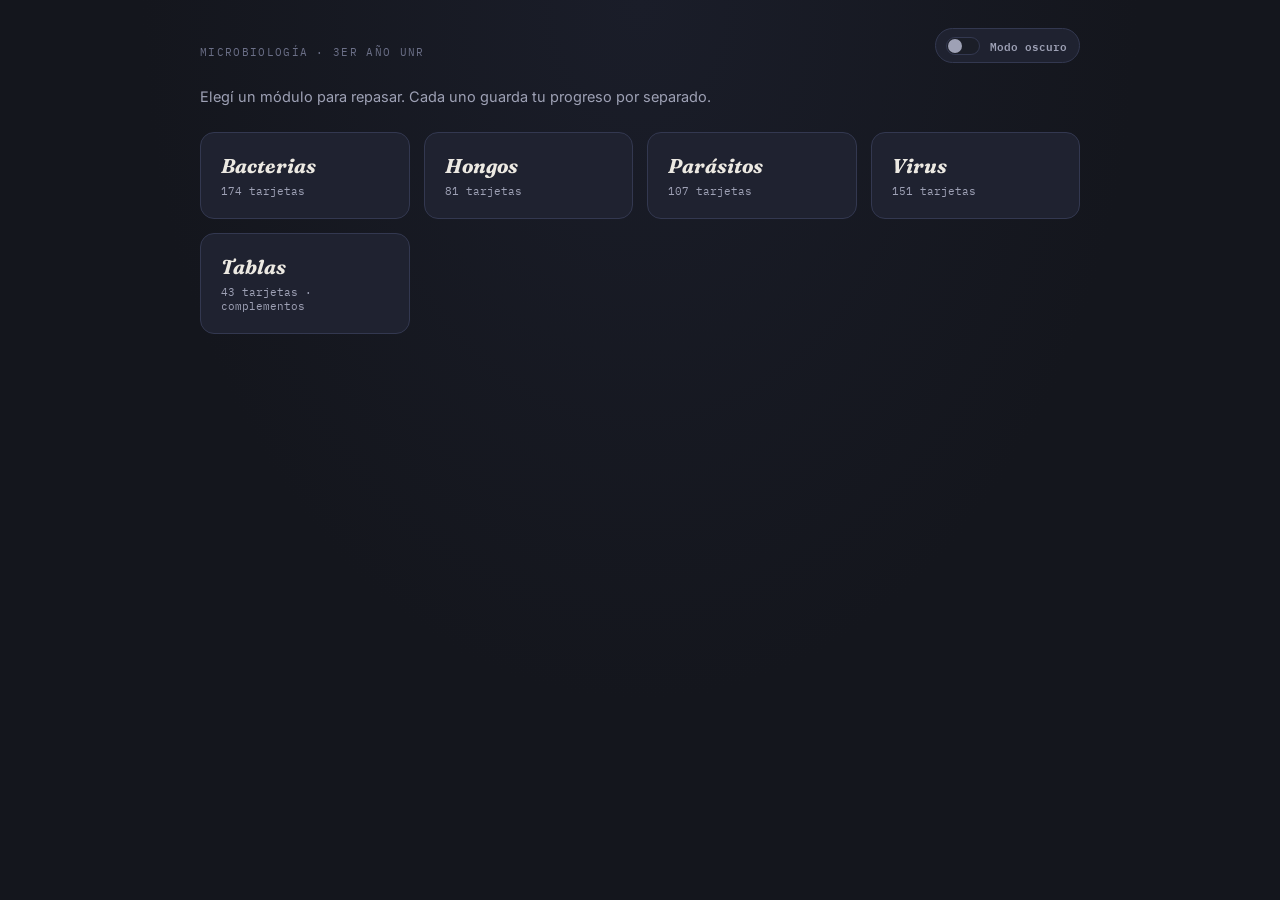
==== commit 3d3e4a0b: "Reemplaza la app monolitica por la version modular de microbiologia-unr-app." ====
--- a/index.html
+++ b/index.html
@@ -1,554 +1,50 @@
 <!DOCTYPE html>
 <html lang="es">
 <head>
-    <meta charset="UTF-8">
-    <meta name="viewport" content="width=device-width, initial-scale=1.0">
-    <title>Microbiología UNR - App de Estudio</title>
-    <style>
-        :root {
-            --primary-color: #2c3e50;
-            --accent-color: #3498db;
-            --clinical-color: #e67e22; /* Naranja para casos */
-            --fact-color: #27ae60;     /* Verde para datos duros */
-            --bg-color: #f4f6f7;
-            --text-color: #2c3e50;
-            --correct-color: #27ae60;
-            --wrong-color: #c0392b;
-            --card-bg: #ffffff;
-        }
-
-        body {
-            font-family: 'Segoe UI', 'Roboto', Helvetica, Arial, sans-serif;
-            background-color: var(--bg-color);
-            color: var(--text-color);
-            display: flex;
-            flex-direction: column;
-            align-items: center;
-            justify-content: center;
-            min-height: 100vh;
-            margin: 0;
-            padding: 10px;
-        }
-
-        .container {
-            background: var(--card-bg);
-            padding: 1.5rem;
-            border-radius: 12px;
-            box-shadow: 0 8px 20px rgba(0,0,0,0.08);
-            max-width: 750px;
-            width: 100%;
-            text-align: center;
-            position: relative;
-        }
-
-        /* Header */
-        .header-bar {
-            display: flex;
-            justify-content: space-between;
-            align-items: center;
-            border-bottom: 2px solid #ecf0f1;
-            padding-bottom: 15px;
-            margin-bottom: 20px;
-        }
-
-        h1 { font-size: 1.3rem; color: var(--primary-color); margin: 0; text-align: left; }
-        
-        .score-badge { 
-            background: var(--primary-color); 
-            color: white; 
-            padding: 5px 12px; 
-            border-radius: 15px; 
-            font-size: 0.9rem; 
-            font-weight: bold;
-        }
-
-        /* Configuración */
-        .config-box {
-            display: flex;
-            flex-direction: column;
-            gap: 15px;
-            margin: 30px 0;
-        }
-
-        select {
-            padding: 12px;
-            font-size: 1rem;
-            border: 2px solid #bdc3c7;
-            border-radius: 8px;
-            background-color: white;
-            color: var(--text-color);
-            width: 100%;
-            cursor: pointer;
-        }
-
-        /* Etiquetas */
-        .badge-column {
-            display: inline-block;
-            padding: 5px 12px;
-            border-radius: 20px;
-            font-size: 0.8rem;
-            font-weight: bold;
-            text-transform: uppercase;
-            letter-spacing: 1px;
-            margin-bottom: 10px;
-            color: white;
-        }
-
-        .mode-theory { background-color: var(--accent-color); }
-        .mode-case { background-color: var(--clinical-color); }
-        .mode-fact { background-color: var(--fact-color); }
-
-        .question-content { margin: 10px 0 20px 0; }
-
-        .main-text {
-            font-size: 1.5rem;
-            font-weight: 700;
-            margin-bottom: 10px;
-            color: #2c3e50;
-        }
-
-        .sub-text {
-            font-size: 1.1rem;
-            color: #555;
-            min-height: 1.2em;
-            font-weight: 500;
-            line-height: 1.4;
-        }
-
-        /* Opciones */
-        .options-grid {
-            display: grid;
-            grid-template-columns: 1fr;
-            gap: 10px;
-            margin-top: 20px;
-        }
-
-        @media (min-width: 600px) { .options-grid { grid-template-columns: 1fr 1fr; } }
-
-        button.option-btn {
-            padding: 12px;
-            font-size: 0.95rem;
-            border: 2px solid #bdc3c7;
-            border-radius: 8px;
-            background: white;
-            cursor: pointer;
-            color: #34495e;
-            transition: all 0.2s;
-            font-weight: 500;
-            display: flex;
-            align-items: center;
-            justify-content: center;
-            width: 100%;
-            min-height: 60px;
-        }
-
-        button.option-btn:hover:not([disabled]) {
-            background-color: #e8f6fd;
-            border-color: var(--accent-color);
-            transform: translateY(-2px);
-        }
-
-        button.correct { background-color: var(--correct-color) !important; color: white !important; border-color: var(--correct-color) !important; }
-        button.wrong { background-color: var(--wrong-color) !important; color: white !important; border-color: var(--wrong-color) !important; opacity: 0.8; }
-
-        /* Feedback */
-        .feedback-area {
-            margin-top: 20px;
-            padding: 15px;
-            border-radius: 8px;
-            background: #eef2f3;
-            border-left: 5px solid var(--accent-color);
-            text-align: left;
-            display: none;
-        }
-        
-        .feedback-visible { display: block; animation: fadeIn 0.3s; }
-
-        .feedback-title { font-weight: bold; display: block; margin-bottom: 5px; color: var(--primary-color); }
-        .feedback-content { font-size: 0.95rem; line-height: 1.4; color: #444; }
-
-        /* Botones Acción */
-        .action-btn {
-            background-color: var(--primary-color);
-            color: white;
-            border: none;
-            padding: 15px;
-            font-size: 1rem;
-            border-radius: 8px;
-            width: 100%;
-            margin-top: 15px;
-            cursor: pointer;
-            font-weight: bold;
-        }
-        
-        .action-btn:hover { background-color: #34495e; }
-
-        .ai-btn {
-            background: linear-gradient(45deg, #8e44ad, #9b59b6);
-            color: white;
-            margin-top: 10px;
-            border: none;
-            cursor: pointer;
-            padding: 10px;
-            border-radius: 6px;
-            font-weight: bold;
-            width: 100%;
-            font-size: 0.9rem;
-        }
-
-        .hide { display: none; }
-        @keyframes fadeIn { from { opacity: 0; } to { opacity: 1; } }
-
-        .mistakes-list {
-            text-align: left;
-            padding-left: 20px;
-            color: var(--wrong-color);
-            margin-top: 10px;
-        }
-        .mistakes-list li { margin-bottom: 5px; }
-
-    </style>
+<meta charset="UTF-8">
+<meta name="viewport" content="width=device-width, initial-scale=1.0">
+<title>Microbiología UNR · Repaso</title>
+<link rel="stylesheet" href="styles.css">
+<script>(function(){try{if(localStorage.getItem('theme')==='light')document.documentElement.setAttribute('data-theme','light');}catch(e){}})();</script>
+<style>
+  :root{ --cat-a:#a97ce0; }
+  .intro{color:var(--ink-dim);font-size:14.5px;line-height:1.6;max-width:60ch;}
+</style>
 </head>
 <body>
+<div class="wrap">
+  <div class="top">
+    <div class="brand">
+      <div class="brand-eyebrow">Microbiología · 3er año UNR</div>
+    </div>
+  </div>
+  <p class="intro">Elegí un módulo para repasar. Cada uno guarda tu progreso por separado.</p>
 
-    <!-- PANTALLA DE INICIO -->
-    <div class="container" id="start-screen">
-        <h1>Microbiología UNR</h1>
-        
-        <div class="config-box">
-            <label for="q-count-select" style="font-weight: bold; text-align: left;">Configuración:</label>
-            <select id="q-count-select">
-                <option value="10">10 Preguntas (Rápido)</option>
-                <option value="20" selected>20 Preguntas (Estándar)</option>
-                <option value="50">50 Preguntas (Intensivo)</option>
-                <option value="999">Todas las posibles</option>
-            </select>
-        </div>
+  <div class="hub-grid">
+    <a class="hub-card" href="bacterias.html">
+      <h3>Bacterias</h3>
+      <p>174 tarjetas</p>
+    </a>
+    <a class="hub-card" href="hongos.html">
+      <h3>Hongos</h3>
+      <p>81 tarjetas</p>
+    </a>
+    <a class="hub-card" href="parasitos.html">
+      <h3>Parásitos</h3>
+      <p>107 tarjetas</p>
+    </a>
+    <a class="hub-card" href="virus.html">
+      <h3>Virus</h3>
+      <p>151 tarjetas</p>
+    </a>
+    <a class="hub-card" href="tablas.html">
+      <h3>Tablas</h3>
+      <p>43 tarjetas · complementos</p>
+    </a>
+  </div>
 
-        <button class="action-btn" onclick="initGame()">COMENZAR</button>
-    </div>
-
-    <!-- PANTALLA DE JUEGO -->
-    <div class="container hide" id="game-container">
-        <div class="header-bar">
-            <h1>Microbiología</h1>
-            <div class="score-badge">
-                <span id="question-counter">1/10</span> | <span id="score-display">Pts: 0</span>
-            </div>
-        </div>
-
-        <!-- Área de la pregunta -->
-        <div id="quiz-area">
-            <span id="column-badge" class="badge-column">CATEGORÍA</span>
-            
-            <div class="question-content">
-                <div id="main-display" class="main-text">Título</div>
-                <div id="sub-display" class="sub-text">Pregunta...</div>
-            </div>
-            
-            <div class="options-grid" id="options-container">
-                <!-- Botones JS -->
-            </div>
-        </div>
-
-        <!-- Feedback Didáctico -->
-        <div id="feedback-area" class="feedback-area">
-            <span id="feedback-status" class="feedback-title"></span>
-            <div id="feedback-text" class="feedback-content"></div>
-            <button id="ai-btn" class="ai-btn" onclick="askAI()">✨ Explicar con IA</button>
-        </div>
-        
-        <button id="next-btn" class="action-btn" style="display: none;" onclick="nextQuestion()">Siguiente →</button>
-    </div>
-
-    <!-- PANTALLA FINAL -->
-    <div class="container hide" id="end-screen">
-        <h1 style="margin-bottom: 10px;">Resultados</h1>
-        <div style="font-size: 3rem; font-weight: bold; color: var(--accent-color);" id="final-score">0%</div>
-        <p id="final-message" style="font-size: 1.1rem; font-weight: bold;"></p>
-
-        <div id="mistakes-container" class="hide" style="margin-top: 20px; text-align: left; background: #fff5f5; padding: 15px; border-radius: 8px;">
-            <h3 style="margin: 0 0 10px 0; color: #c0392b; font-size: 1rem;">Repasar estos temas:</h3>
-            <ul id="mistakes-list" class="mistakes-list"></ul>
-        </div>
-
-        <button class="action-btn" onclick="showStartScreen()">Volver al Inicio</button>
-    </div>
-
-    <!-- CARGA DE DATOS EXTERNA -->
-    <script src="data.js"></script>
-
-    <script>
-        /* --- LOGICA DEL JUEGO --- */
-        let currentQIndex = 0;
-        let score = 0;
-        let questionsQueue = [];
-        let mistakes = []; 
-        let maxQuestions = 20;
-        let microbios = []; // Se llenará desde data.js
-
-        const ui = {
-            startScreen: document.getElementById('start-screen'),
-            gameContainer: document.getElementById('game-container'),
-            endScreen: document.getElementById('end-screen'),
-            selectCount: document.getElementById('q-count-select'),
-            badge: document.getElementById('column-badge'),
-            mainDisplay: document.getElementById('main-display'),
-            subDisplay: document.getElementById('sub-display'),
-            options: document.getElementById('options-container'),
-            feedbackArea: document.getElementById('feedback-area'),
-            feedbackStatus: document.getElementById('feedback-status'),
-            feedbackText: document.getElementById('feedback-text'),
-            nextBtn: document.getElementById('next-btn'),
-            aiBtn: document.getElementById('ai-btn'),
-            counter: document.getElementById('question-counter'),
-            score: document.getElementById('score-display'),
-            finalScore: document.getElementById('final-score'),
-            finalMsg: document.getElementById('final-message'),
-            mistakesContainer: document.getElementById('mistakes-container'),
-            mistakesList: document.getElementById('mistakes-list')
-        };
-
-        function initGame() {
-            // Cargar datos desde la variable global definida en data.js
-            if (typeof microbiosData !== 'undefined') {
-                microbios = microbiosData;
-            } else {
-                alert("Error: No se encuentra el archivo data.js. Asegúrate de que esté en la misma carpeta.");
-                return;
-            }
-
-            const val = ui.selectCount.value;
-            maxQuestions = parseInt(val);
-            ui.startScreen.classList.add('hide');
-            ui.gameContainer.classList.remove('hide');
-            startGameLogic();
-        }
-
-        function startGameLogic() {
-            score = 0;
-            currentQIndex = 0;
-            mistakes = [];
-            ui.score.innerText = "Pts: 0";
-            generateQuestionQueue();
-            loadQuestion();
-        }
-
-        function generateQuestionQueue() {
-            questionsQueue = [];
-            let limit = (maxQuestions === 999) ? microbios.length : maxQuestions;
-            // Prevenir loop infinito si pide más preguntas de las posibles
-            if (limit > microbios.length * 3) limit = microbios.length * 3;
-
-            const shuffledMicrobios = [...microbios].sort(() => Math.random() - 0.5);
-
-            for (let i = 0; i < limit; i++) {
-                const randomMicrobe = shuffledMicrobios[i % shuffledMicrobios.length];
-                
-                // Decidir si es Caso Clínico (40%) o Teórico (60%)
-                const hasCases = randomMicrobe.casos && randomMicrobe.casos.length > 0;
-                const isCase = Math.random() < 0.4 && hasCases;
-
-                if (isCase) {
-                    const randomCase = randomMicrobe.casos[Math.floor(Math.random() * randomMicrobe.casos.length)];
-                    questionsQueue.push({
-                        type: 'case',
-                        microbe: randomMicrobe,
-                        questionText: randomCase,
-                        correctAnswer: randomMicrobe.nombre,
-                        category: 'CASO CLÍNICO'
-                    });
-                } else {
-                    // Teórico
-                    const validKeys = Object.keys(randomMicrobe).filter(k => k !== 'nombre' && k !== 'casos');
-                    if (validKeys.length > 0) {
-                        const randomKey = validKeys[Math.floor(Math.random() * validKeys.length)];
-                        questionsQueue.push({
-                            type: 'theory',
-                            microbe: randomMicrobe,
-                            questionText: getQuestionText(randomKey),
-                            correctAnswer: randomMicrobe[randomKey],
-                            key: randomKey,
-                            category: formatKeyName(randomKey)
-                        });
-                    }
-                }
-            }
-            maxQuestions = questionsQueue.length;
-        }
-
-        function loadQuestion() {
-            if (currentQIndex >= maxQuestions) {
-                endGame();
-                return;
-            }
-
-            const q = questionsQueue[currentQIndex];
-            
-            ui.counter.innerText = `${currentQIndex + 1}/${maxQuestions}`;
-            ui.feedbackArea.classList.remove('feedback-visible');
-            ui.feedbackArea.style.display = 'none';
-            ui.nextBtn.style.display = "none";
-            ui.aiBtn.style.display = "none"; 
-            ui.options.innerHTML = "";
-
-            // Config Visual
-            ui.badge.innerText = q.category;
-            
-            if (q.type === 'case') {
-                ui.badge.className = 'badge-column mode-case';
-                ui.mainDisplay.innerText = "Diagnóstico Presuntivo";
-                ui.subDisplay.innerText = q.questionText;
-                renderOptions(getMicrobeNamesDistractors(q.correctAnswer), q.correctAnswer);
-            } else {
-                // Modo Teórico
-                // Distinguir dato duro vs narrativo para el color del badge
-                const isFact = ['familia','genoma','gram','catalasa','coagulasa','oxidasa','tipo','forma'].includes(q.key);
-                ui.badge.className = isFact ? 'badge-column mode-fact' : 'badge-column mode-theory';
-                
-                ui.mainDisplay.innerText = q.microbe.nombre;
-                ui.subDisplay.innerText = q.questionText;
-                renderOptions(getPropertyDistractors(q.key, q.correctAnswer), q.correctAnswer);
-            }
-        }
-
-        function renderOptions(optionsList, correct) {
-            const shuffled = [...optionsList, correct].sort(() => Math.random() - 0.5);
-            shuffled.forEach(opt => {
-                const btn = document.createElement('button');
-                btn.innerText = opt;
-                btn.className = 'option-btn';
-                btn.onclick = () => checkAnswer(btn, opt, correct);
-                ui.options.appendChild(btn);
-            });
-        }
-
-        function checkAnswer(btn, selected, correct) {
-            const btns = ui.options.querySelectorAll('button.option-btn');
-            btns.forEach(b => b.disabled = true);
-            const q = questionsQueue[currentQIndex];
-
-            ui.feedbackArea.style.display = 'block';
-            ui.feedbackArea.classList.add('feedback-visible');
-
-            if (selected === correct) {
-                btn.classList.add('correct');
-                ui.feedbackStatus.innerText = "¡Correcto!";
-                ui.feedbackStatus.style.color = "var(--correct-color)";
-                score++;
-                ui.score.innerText = `Pts: ${score}`;
-            } else {
-                btn.classList.add('wrong');
-                ui.feedbackStatus.innerText = "Incorrecto";
-                ui.feedbackStatus.style.color = "var(--wrong-color)";
-                
-                btns.forEach(b => {
-                    if (b.innerText === correct) b.classList.add('correct');
-                });
-                
-                mistakes.push(`${q.microbe.nombre} (${q.category})`);
-            }
-
-            // Texto de feedback
-            if (q.type === 'case') {
-                ui.feedbackText.innerHTML = `<strong>Diagnóstico:</strong> ${correct}<br>El cuadro clínico corresponde a este microorganismo.`;
-            } else {
-                ui.feedbackText.innerHTML = `<strong>Respuesta Correcta:</strong><br>${correct}`;
-            }
-            
-            ui.nextBtn.style.display = "block";
-            ui.aiBtn.style.display = "block";
-        }
-
-        /* --- GENERADORES --- */
-
-        function formatKeyName(key) {
-            return key.replace(/_/g, ' ').toUpperCase();
-        }
-
-        function getQuestionText(key) {
-            const map = {
-                gram: "¿Cuál es su tinción de Gram?",
-                catalasa: "¿Prueba de Catalasa?",
-                coagulasa: "¿Prueba de Coagulasa?",
-                oxidasa: "¿Prueba de Oxidasa?",
-                clinica: "¿Qué cuadro clínico describe?",
-                diagnostico: "¿Cómo se realiza el diagnóstico?",
-                transmision: "¿Vía de transmisión?",
-                habitat: "¿Cuál es su hábitat o reservorio?",
-                vector: "¿Cuál es el vector transmisor?",
-                patogenia: "¿Mecanismo patogénico?",
-                zona_endemica: "¿Zona endémica?",
-                incubacion: "¿Período de incubación?",
-                complicacion: "¿Complicación característica?",
-                familia: "¿A qué familia pertenece?",
-                genoma: "¿Tipo de genoma?"
-            };
-            return map[key] || `¿Característica: ${formatKeyName(key)}?`;
-        }
-
-        function getMicrobeNamesDistractors(correct) {
-            const all = microbios.map(m => m.nombre).filter(n => n !== correct);
-            return [...new Set(all)].sort(() => 0.5 - Math.random()).slice(0, 3);
-        }
-
-        function getPropertyDistractors(key, correct) {
-            let pool = [];
-            // Datos duros fijos
-            if(key === 'gram') pool = ["Gram Positivo", "Gram Negativo", "No visualizable (BAAR/Espiroqueta)"];
-            else if(['catalasa','coagulasa','oxidasa'].includes(key)) pool = ["Positivo", "Negativo"];
-            else if(key === 'genoma') pool = ["ADN envuelto", "ADN desnudo", "ARN envuelto", "ARN desnudo"];
-            else {
-                // Datos narrativos: sacar de otros microbios
-                pool = microbios.map(m => m[key]).filter(v => v);
-                if(pool.length < 3) pool.push("No aplica", "Variable");
-            }
-            // Filtrar y mezclar
-            const uniqueOptions = [...new Set(pool)].filter(opt => opt !== correct);
-            return uniqueOptions.sort(() => 0.5 - Math.random()).slice(0, 3);
-        }
-
-        function askAI() {
-            const q = questionsQueue[currentQIndex];
-            let promptText = "";
-            if (q.type === 'case') {
-                promptText = `Soy estudiante de medicina. Analiza este caso: "${q.questionText}". La respuesta es "${q.correctAnswer}". Explícame por qué.`;
-            } else {
-                promptText = `Soy estudiante de medicina. Microorganismo: "${q.microbe.nombre}". Explícame el concepto de "${q.key}": "${q.correctAnswer}".`;
-            }
-            const url = `https://chatgpt.com/?q=${encodeURIComponent(promptText)}`;
-            window.open(url, '_blank');
-        }
-
-        function nextQuestion() {
-            currentQIndex++;
-            loadQuestion();
-        }
-
-        function showStartScreen() {
-            ui.gameContainer.classList.add('hide');
-            ui.endScreen.classList.add('hide');
-            ui.startScreen.classList.remove('hide');
-        }
-
-        function endGame() {
-            ui.gameContainer.classList.add('hide');
-            ui.endScreen.classList.remove('hide');
-            const pct = Math.round((score / maxQuestions) * 100);
-            ui.finalScore.innerText = `${pct}%`;
-            ui.finalMsg.innerText = pct >= 60 ? "¡Aprobado!" : "A repasar.";
-            
-            ui.mistakesContainer.classList.add('hide');
-            if (mistakes.length > 0) {
-                ui.mistakesContainer.classList.remove('hide');
-                ui.mistakesList.innerHTML = "";
-                mistakes.forEach(m => {
-                    const li = document.createElement('li');
-                    li.innerText = m;
-                    ui.mistakesList.appendChild(li);
-                });
-            }
-        }
-    </script>
+  <div class="footer-note"></div>
+</div>
+<script src="theme.js"></script>
 </body>
 </html>
--- a/styles.css
+++ b/styles.css
@@ -0,0 +1,740 @@
+@import url('https://fonts.googleapis.com/css2?family=Fraunces:ital,opsz,wght@0,9..144,400;0,9..144,600;1,9..144,500;1,9..144,600&family=Inter:wght@400;500;600;700&family=IBM+Plex+Mono:wght@400;500&display=swap');
+
+:root {
+  --bg: #14161d;
+  --bg-glow: #1a1d29;
+  --bg-2: #1b1e28;
+  --panel: #1f2230;
+  --panel-2: #262a3a;
+  --line: #333850;
+  --ink: #ece9e2;
+  --ink-dim: #9ea1b5;
+  --ink-faint: #6b6f87;
+  --good: #5fb88a;
+  --mid: #d8a53d;
+  --bad: #d1596b;
+  --mc: #5b9bd8;
+  --btn-primary-ink: #17131f;
+  /* --cat-a, --cat-b, --cat-c y sus variantes -soft se definen en tiempo de ejecución por engine.js
+     a partir de MODULE.categoryColors (uno por cada grupo temático del módulo) */
+}
+
+[data-theme="light"] {
+  --bg: #f3f1ea;
+  --bg-glow: #ebe7dc;
+  --bg-2: #e8e4d8;
+  --panel: #fffcf6;
+  --panel-2: #f4f0e6;
+  --line: #d4cfc0;
+  --ink: #1a1c24;
+  --ink-dim: #5a5e70;
+  --ink-faint: #8a8e9e;
+  --good: #2f8f5b;
+  --mid: #b07d1a;
+  --bad: #c23d52;
+  --mc: #3a7eb8;
+  --btn-primary-ink: #17131f;
+}
+
+* {
+  box-sizing: border-box;
+}
+
+html,
+body {
+  margin: 0;
+  padding: 0;
+}
+
+body {
+  background: radial-gradient(ellipse at top, var(--bg-glow) 0%, var(--bg) 55%);
+  color: var(--ink);
+  font-family: 'Inter', sans-serif;
+  min-height: 100vh;
+  -webkit-font-smoothing: antialiased;
+  transition: background .2s, color .2s;
+}
+
+.wrap {
+  max-width: 920px;
+  margin: 0 auto;
+  padding: 28px 20px 60px;
+}
+
+.top {
+  display: flex;
+  align-items: flex-end;
+  justify-content: space-between;
+  gap: 16px;
+  margin-bottom: 22px;
+  flex-wrap: wrap;
+}
+
+.brand-eyebrow {
+  font-family: 'IBM Plex Mono', monospace;
+  font-size: 11px;
+  letter-spacing: .12em;
+  text-transform: uppercase;
+  color: var(--ink-faint);
+  margin-bottom: 4px;
+}
+
+.brand h1 {
+  font-family: 'Fraunces', serif;
+  font-weight: 600;
+  font-size: 30px;
+  margin: 0;
+  letter-spacing: -0.01em;
+}
+
+.brand h1 i {
+  font-style: italic;
+  color: var(--cat-a);
+}
+
+.legend {
+  display: flex;
+  gap: 14px;
+  font-family: 'IBM Plex Mono', monospace;
+  font-size: 11px;
+  color: var(--ink-dim);
+  flex-wrap: wrap;
+}
+
+.legend span {
+  display: inline-flex;
+  align-items: center;
+  gap: 6px;
+}
+
+.dot {
+  width: 9px;
+  height: 9px;
+  border-radius: 50%;
+  display: inline-block;
+}
+
+.dot.mc {
+  background: var(--mc);
+}
+
+.home-link {
+  font-family: 'IBM Plex Mono', monospace;
+  font-size: 11px;
+  color: var(--ink-faint);
+  text-decoration: none;
+  border-bottom: 1px dotted var(--ink-faint);
+}
+
+.home-link:hover {
+  color: var(--ink-dim);
+}
+
+.top-actions {
+  display: flex;
+  align-items: center;
+  gap: 14px;
+  flex-wrap: wrap;
+}
+
+.theme-toggle {
+  display: inline-flex;
+  align-items: center;
+  gap: 10px;
+  font-family: 'IBM Plex Mono', monospace;
+  font-size: 11px;
+  color: var(--ink-dim);
+  background: var(--panel);
+  border: 1px solid var(--line);
+  border-radius: 999px;
+  padding: 7px 12px 7px 10px;
+  cursor: pointer;
+  user-select: none;
+  flex-shrink: 0;
+}
+
+.theme-toggle:hover {
+  border-color: var(--ink-faint);
+  color: var(--ink);
+}
+
+.theme-toggle-track {
+  position: relative;
+  width: 34px;
+  height: 18px;
+  border-radius: 999px;
+  background: var(--bg-2);
+  border: 1px solid var(--line);
+  flex-shrink: 0;
+  transition: background .2s, border-color .2s;
+}
+
+.theme-toggle-thumb {
+  position: absolute;
+  top: 1px;
+  left: 1px;
+  width: 14px;
+  height: 14px;
+  border-radius: 50%;
+  background: var(--ink-dim);
+  transition: transform .2s, background .2s;
+}
+
+[data-theme="light"] .theme-toggle-thumb {
+  transform: translateX(16px);
+  background: var(--cat-a, #a97ce0);
+}
+
+[data-theme="light"] .theme-toggle-track {
+  background: color-mix(in srgb, var(--cat-a, #a97ce0) 22%, var(--bg-2));
+  border-color: color-mix(in srgb, var(--cat-a, #a97ce0) 40%, var(--line));
+}
+
+.stats {
+  display: grid;
+  grid-template-columns: repeat(4, 1fr);
+  gap: 10px;
+  margin-bottom: 22px;
+}
+
+.stat {
+  background: var(--panel);
+  border: 1px solid var(--line);
+  border-radius: 10px;
+  padding: 14px 14px;
+}
+
+.stat .n {
+  font-family: 'Fraunces', serif;
+  font-size: 26px;
+  font-weight: 600;
+}
+
+.stat .l {
+  font-family: 'IBM Plex Mono', monospace;
+  font-size: 10.5px;
+  color: var(--ink-dim);
+  text-transform: uppercase;
+  letter-spacing: .06em;
+  margin-top: 2px;
+}
+
+.panel {
+  background: var(--panel);
+  border: 1px solid var(--line);
+  border-radius: 14px;
+  padding: 22px;
+  margin-bottom: 16px;
+}
+
+.panel h2 {
+  font-family: 'Fraunces', serif;
+  font-size: 19px;
+  margin: 0 0 12px;
+  font-weight: 600;
+}
+
+.search {
+  width: 100%;
+  background: var(--bg-2);
+  border: 1px solid var(--line);
+  color: var(--ink);
+  border-radius: 8px;
+  padding: 10px 12px;
+  font-family: 'Inter';
+  font-size: 14px;
+  margin-bottom: 14px;
+}
+
+.search::placeholder {
+  color: var(--ink-faint);
+}
+
+.toggle-row {
+  display: flex;
+  gap: 18px;
+  margin-bottom: 14px;
+  flex-wrap: wrap;
+}
+
+.toggle-chip {
+  display: flex;
+  align-items: center;
+  gap: 7px;
+  font-family: 'IBM Plex Mono', monospace;
+  font-size: 11.5px;
+  color: var(--ink-dim);
+  cursor: pointer;
+  user-select: none;
+}
+
+.toggle-chip input {
+  accent-color: var(--cat-a);
+  width: 14px;
+  height: 14px;
+}
+
+.group-list {
+  display: flex;
+  flex-direction: column;
+  gap: 6px;
+  max-height: 340px;
+  overflow-y: auto;
+  padding-right: 4px;
+}
+
+.group-row {
+  display: flex;
+  align-items: center;
+  justify-content: space-between;
+  gap: 10px;
+  padding: 9px 11px;
+  border-radius: 8px;
+  background: var(--bg-2);
+  border: 1px solid transparent;
+  cursor: pointer;
+  transition: .15s;
+}
+
+.group-row:hover {
+  border-color: var(--line);
+}
+
+.group-row.off {
+  opacity: .4;
+}
+
+.group-name {
+  font-size: 13.5px;
+  display: flex;
+  align-items: center;
+  gap: 8px;
+}
+
+.group-count {
+  font-family: 'IBM Plex Mono', monospace;
+  font-size: 11px;
+  color: var(--ink-dim);
+}
+
+.actions {
+  display: flex;
+  gap: 10px;
+  margin-top: 18px;
+  flex-wrap: wrap;
+}
+
+button {
+  font-family: 'Inter';
+  cursor: pointer;
+  border: none;
+  border-radius: 9px;
+  font-weight: 600;
+  font-size: 14px;
+  padding: 12px 18px;
+  transition: .15s;
+}
+
+.btn-primary {
+  background: var(--cat-a);
+  color: var(--btn-primary-ink);
+}
+
+.btn-primary:hover {
+  filter: brightness(1.08);
+}
+
+.btn-secondary {
+  background: var(--bg-2);
+  color: var(--ink);
+  border: 1px solid var(--line);
+}
+
+.btn-secondary:hover {
+  border-color: var(--ink-faint);
+}
+
+.btn-ghost {
+  background: transparent;
+  color: var(--ink-dim);
+  font-weight: 500;
+  padding: 8px 10px;
+}
+
+.btn-ghost:hover {
+  color: var(--ink);
+}
+
+.small-link {
+  font-family: 'IBM Plex Mono', monospace;
+  font-size: 11px;
+  color: var(--ink-faint);
+  background: none;
+  border: none;
+  text-decoration: underline;
+  padding: 0;
+  cursor: pointer;
+}
+
+#study {
+  display: none;
+}
+
+.session-bar {
+  display: flex;
+  align-items: center;
+  justify-content: space-between;
+  margin-bottom: 14px;
+  font-family: 'IBM Plex Mono', monospace;
+  font-size: 11px;
+  color: var(--ink-dim);
+}
+
+.progress-track {
+  flex: 1;
+  height: 4px;
+  background: var(--panel-2);
+  border-radius: 2px;
+  margin: 0 14px;
+  overflow: hidden;
+}
+
+.progress-fill {
+  height: 100%;
+  background: var(--cat-a);
+  width: 0%;
+  transition: width .3s;
+}
+
+.card-stage {
+  perspective: 1400px;
+  margin-bottom: 18px;
+}
+
+.card {
+  position: relative;
+  min-height: 300px;
+  border-radius: 16px;
+  cursor: pointer;
+  transform-style: preserve-3d;
+  transition: transform .5s cubic-bezier(.4, .2, .2, 1);
+}
+
+.card.flipped {
+  transform: rotateY(180deg);
+}
+
+.face {
+  position: absolute;
+  inset: 0;
+  backface-visibility: hidden;
+  border-radius: 16px;
+  padding: 30px 32px;
+  display: flex;
+  flex-direction: column;
+  border: 1px solid var(--line);
+  background: linear-gradient(150deg, var(--panel) 0%, var(--panel-2) 100%);
+}
+
+.face.back {
+  transform: rotateY(180deg);
+}
+
+.stain-wash {
+  position: absolute;
+  inset: 0;
+  border-radius: 16px;
+  opacity: .55;
+  pointer-events: none;
+}
+
+.tag-row {
+  display: flex;
+  gap: 8px;
+  flex-wrap: wrap;
+  margin-bottom: 18px;
+}
+
+.tag {
+  font-family: 'IBM Plex Mono', monospace;
+  font-size: 10.5px;
+  padding: 4px 9px;
+  border-radius: 20px;
+  letter-spacing: .03em;
+}
+
+.tag.grupo {
+  background: var(--bg-2);
+  color: var(--ink-dim);
+  border: 1px solid var(--line);
+}
+
+.tag.org {
+  font-style: italic;
+  font-family: 'Fraunces', serif;
+  background: transparent;
+  border: 1px solid currentColor;
+  padding: 4px 10px;
+}
+
+.tag.cat {
+  background: var(--bg-2);
+  color: var(--ink-faint);
+}
+
+.tag.dx {
+  background: rgba(91, 155, 216, 0.14);
+  color: var(--mc);
+  border: 1px solid rgba(91, 155, 216, 0.35);
+}
+
+.q-text {
+  font-family: 'Fraunces', serif;
+  font-size: 22px;
+  line-height: 1.42;
+  font-weight: 500;
+  flex: 1;
+}
+
+.a-text {
+  font-family: 'Inter';
+  font-size: 15.5px;
+  line-height: 1.6;
+  color: var(--ink);
+  flex: 1;
+}
+
+.flip-hint {
+  font-family: 'IBM Plex Mono', monospace;
+  font-size: 10.5px;
+  color: var(--ink-faint);
+  text-align: center;
+  margin-top: auto;
+  padding-top: 14px;
+}
+
+.grade-row {
+  display: none;
+  gap: 10px;
+  margin-bottom: 8px;
+}
+
+.grade-row.show {
+  display: grid;
+  grid-template-columns: 1fr 1fr 1fr;
+}
+
+.grade-btn {
+  padding: 14px 8px;
+  border-radius: 10px;
+  font-size: 13px;
+  text-align: center;
+}
+
+.grade-btn small {
+  display: block;
+  font-family: 'IBM Plex Mono', monospace;
+  font-size: 10px;
+  font-weight: 400;
+  margin-top: 3px;
+  opacity: .75;
+}
+
+.grade-bad {
+  background: rgba(209, 89, 107, 0.15);
+  color: var(--bad);
+  border: 1px solid rgba(209, 89, 107, 0.4);
+}
+
+.grade-mid {
+  background: rgba(216, 165, 61, 0.15);
+  color: var(--mid);
+  border: 1px solid rgba(216, 165, 61, 0.4);
+}
+
+.grade-good {
+  background: rgba(95, 184, 138, 0.15);
+  color: var(--good);
+  border: 1px solid rgba(95, 184, 138, 0.4);
+}
+
+.grade-bad:hover {
+  background: rgba(209, 89, 107, 0.25);
+}
+
+.grade-mid:hover {
+  background: rgba(216, 165, 61, 0.25);
+}
+
+.grade-good:hover {
+  background: rgba(95, 184, 138, 0.25);
+}
+
+#mcCardWrap {
+  display: none;
+}
+
+.mc-panel {
+  border-radius: 16px;
+  padding: 30px 32px;
+  border: 1px solid var(--line);
+  background: linear-gradient(150deg, var(--panel) 0%, var(--panel-2) 100%);
+  position: relative;
+  overflow: hidden;
+  margin-bottom: 18px;
+  min-height: 300px;
+  display: flex;
+  flex-direction: column;
+}
+
+.mc-q {
+  font-family: 'Fraunces', serif;
+  font-size: 21px;
+  line-height: 1.42;
+  font-weight: 500;
+  margin-bottom: 22px;
+}
+
+.mc-options {
+  display: flex;
+  flex-direction: column;
+  gap: 10px;
+}
+
+.mc-option {
+  text-align: left;
+  background: var(--bg-2);
+  border: 1px solid var(--line);
+  color: var(--ink);
+  font-weight: 500;
+  font-size: 14px;
+  padding: 13px 16px;
+  border-radius: 10px;
+}
+
+.mc-option:hover:not(.locked) {
+  border-color: var(--ink-faint);
+}
+
+.mc-option.correct {
+  background: rgba(95, 184, 138, 0.18);
+  border-color: var(--good);
+  color: var(--good);
+}
+
+.mc-option.incorrect {
+  background: rgba(209, 89, 107, 0.18);
+  border-color: var(--bad);
+  color: var(--bad);
+}
+
+.mc-option.locked {
+  cursor: default;
+}
+
+.mc-explain {
+  margin-top: 18px;
+  padding: 14px 16px;
+  border-radius: 10px;
+  background: var(--bg-2);
+  border: 1px solid var(--line);
+  font-size: 13.5px;
+  line-height: 1.55;
+  color: var(--ink-dim);
+  display: none;
+}
+
+.mc-explain.show {
+  display: block;
+}
+
+.mc-continue {
+  display: none;
+  margin-top: 16px;
+}
+
+.mc-continue.show {
+  display: inline-block;
+}
+
+#end {
+  display: none;
+  text-align: center;
+  padding: 40px 20px;
+}
+
+#end h2 {
+  font-family: 'Fraunces', serif;
+  font-size: 26px;
+}
+
+#end p {
+  color: var(--ink-dim);
+  font-size: 14px;
+  margin-bottom: 22px;
+}
+
+.footer-note {
+  text-align: center;
+  font-family: 'IBM Plex Mono', monospace;
+  font-size: 10.5px;
+  color: var(--ink-faint);
+  margin-top: 30px;
+}
+
+/* Hub / index.html */
+.hub-grid {
+  display: grid;
+  grid-template-columns: repeat(auto-fit, minmax(200px, 1fr));
+  gap: 14px;
+  margin-top: 24px;
+}
+
+.hub-card {
+  background: var(--panel);
+  border: 1px solid var(--line);
+  border-radius: 14px;
+  padding: 20px;
+  text-decoration: none;
+  color: var(--ink);
+  display: block;
+  transition: .15s;
+}
+
+.hub-card:hover {
+  border-color: var(--ink-faint);
+  transform: translateY(-2px);
+}
+
+.hub-card h3 {
+  font-family: 'Fraunces', serif;
+  font-size: 20px;
+  margin: 0 0 6px;
+  font-style: italic;
+}
+
+.hub-card p {
+  font-family: 'IBM Plex Mono', monospace;
+  font-size: 11px;
+  color: var(--ink-dim);
+  margin: 0;
+}
+
+.hub-card.disabled {
+  opacity: .35;
+  pointer-events: none;
+}
+
+@media (max-width:640px) {
+  .stats {
+    grid-template-columns: repeat(2, 1fr);
+  }
+
+  .q-text {
+    font-size: 19px;
+  }
+
+  .grade-row.show {
+    grid-template-columns: 1fr;
+  }
+}
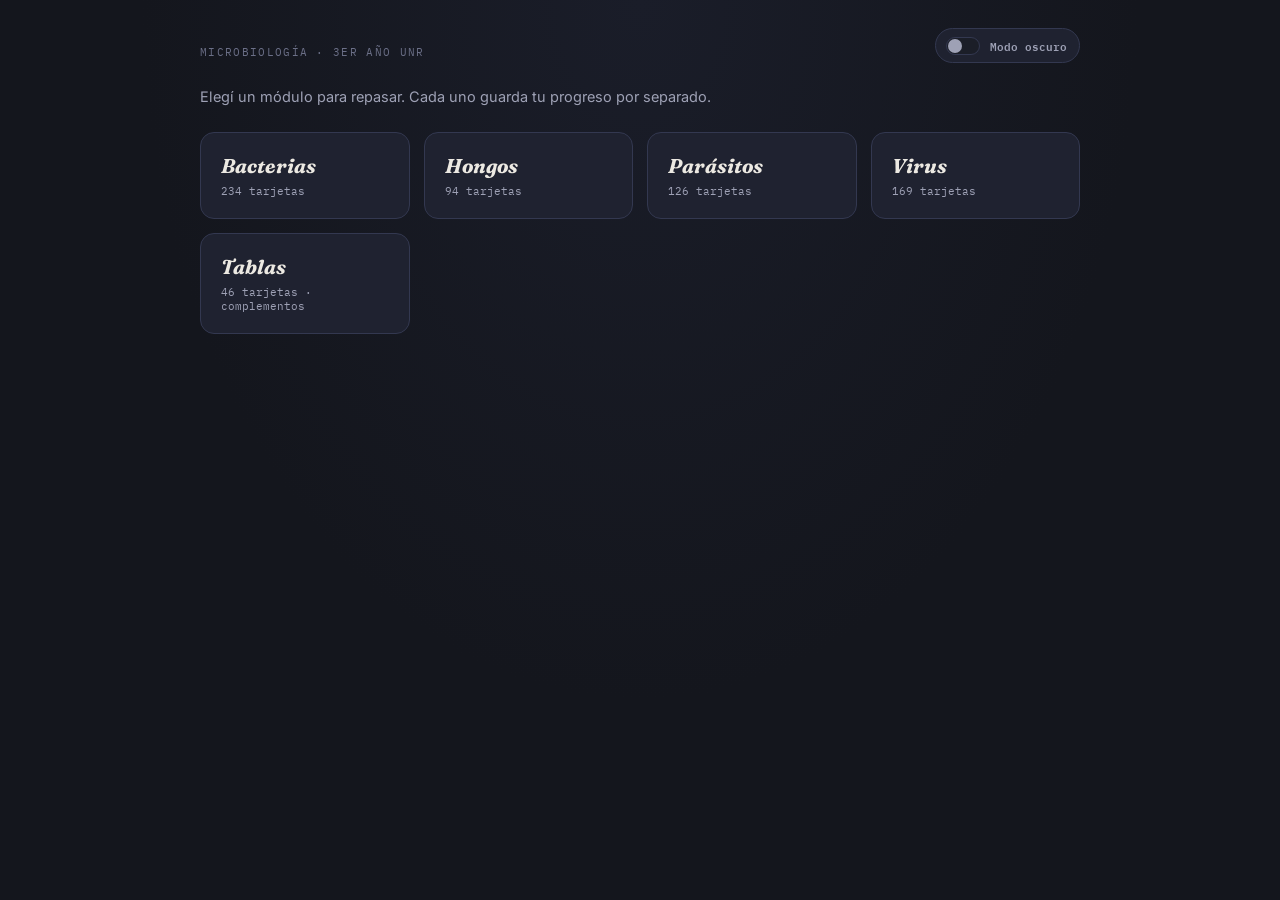
==== commit cf7b1a57: "Se agregan mas tarjetas y se actualiza cantidad" ====
--- a/index.html
+++ b/index.html
@@ -21,30 +21,69 @@
   <p class="intro">Elegí un módulo para repasar. Cada uno guarda tu progreso por separado.</p>
 
   <div class="hub-grid">
-    <a class="hub-card" href="bacterias.html">
+    <a class="hub-card" href="bacterias.html" data-module="bacterias">
       <h3>Bacterias</h3>
-      <p>174 tarjetas</p>
+      <p class="hub-count">… tarjetas</p>
     </a>
-    <a class="hub-card" href="hongos.html">
+    <a class="hub-card" href="hongos.html" data-module="hongos">
       <h3>Hongos</h3>
-      <p>81 tarjetas</p>
+      <p class="hub-count">… tarjetas</p>
     </a>
-    <a class="hub-card" href="parasitos.html">
+    <a class="hub-card" href="parasitos.html" data-module="parasitos">
       <h3>Parásitos</h3>
-      <p>107 tarjetas</p>
+      <p class="hub-count">… tarjetas</p>
     </a>
-    <a class="hub-card" href="virus.html">
+    <a class="hub-card" href="virus.html" data-module="virus">
       <h3>Virus</h3>
-      <p>151 tarjetas</p>
+      <p class="hub-count">… tarjetas</p>
     </a>
-    <a class="hub-card" href="tablas.html">
+    <a class="hub-card" href="tablas.html" data-module="tablas" data-suffix=" · complementos">
       <h3>Tablas</h3>
-      <p>43 tarjetas · complementos</p>
+      <p class="hub-count">… tarjetas · complementos</p>
     </a>
   </div>
 
   <div class="footer-note"></div>
 </div>
 <script src="theme.js"></script>
+<script>
+(function () {
+  function loadModule(name) {
+    return new Promise(function (resolve, reject) {
+      var s = document.createElement('script');
+      s.src = 'data/' + name + '.js';
+      s.onload = function () {
+        var m = window.MODULE || {};
+        var n = (m.cards || []).length + (m.mc || []).length;
+        s.remove();
+        resolve(n);
+      };
+      s.onerror = function () {
+        s.remove();
+        reject(new Error('No se pudo cargar ' + name));
+      };
+      document.head.appendChild(s);
+    });
+  }
+
+  // Secuencial: cada data/*.js escribe window.MODULE y no pueden solaparse.
+  (async function () {
+    var cards = document.querySelectorAll('.hub-card[data-module]');
+    for (var i = 0; i < cards.length; i++) {
+      var card = cards[i];
+      var name = card.getAttribute('data-module');
+      var countEl = card.querySelector('.hub-count');
+      var suffix = card.getAttribute('data-suffix') || '';
+      try {
+        var n = await loadModule(name);
+        countEl.textContent = n + ' tarjetas' + suffix;
+      } catch (e) {
+        countEl.textContent = '— tarjetas' + suffix;
+      }
+    }
+    delete window.MODULE;
+  })();
+})();
+</script>
 </body>
 </html>
